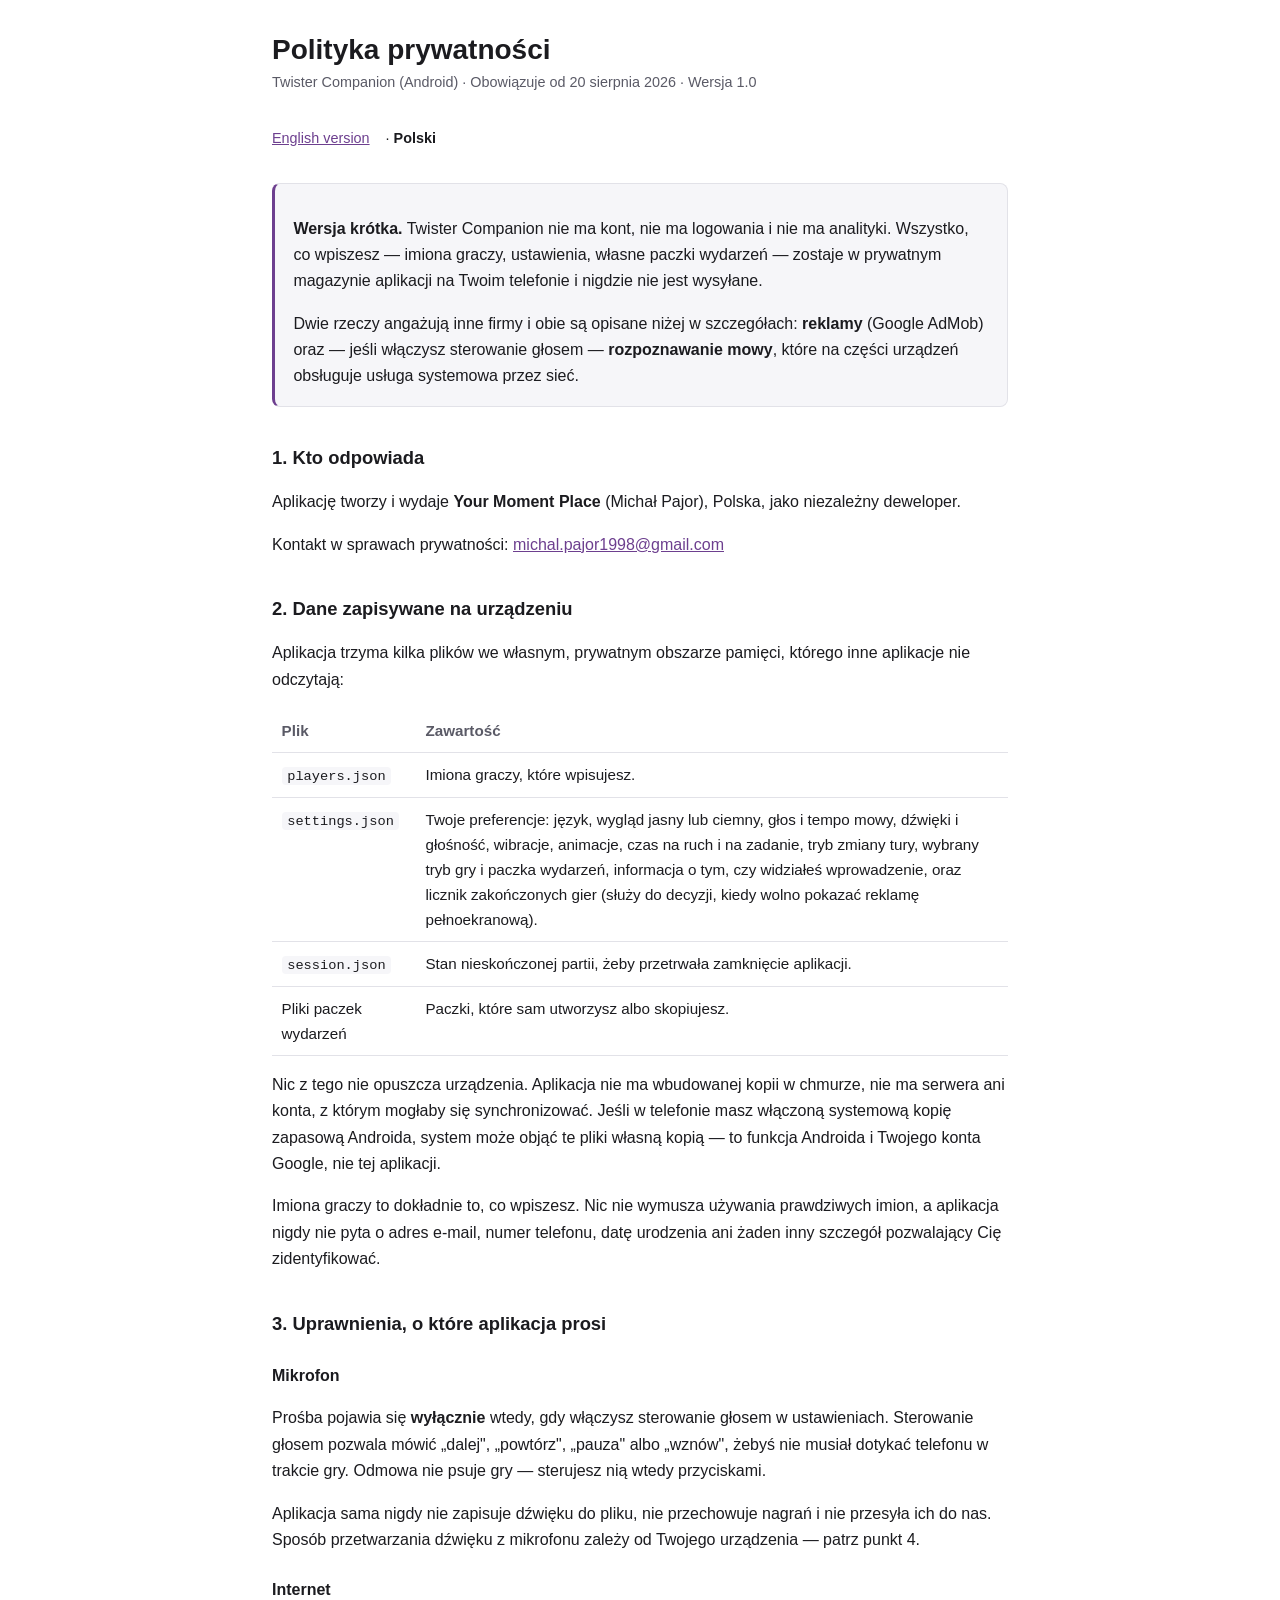
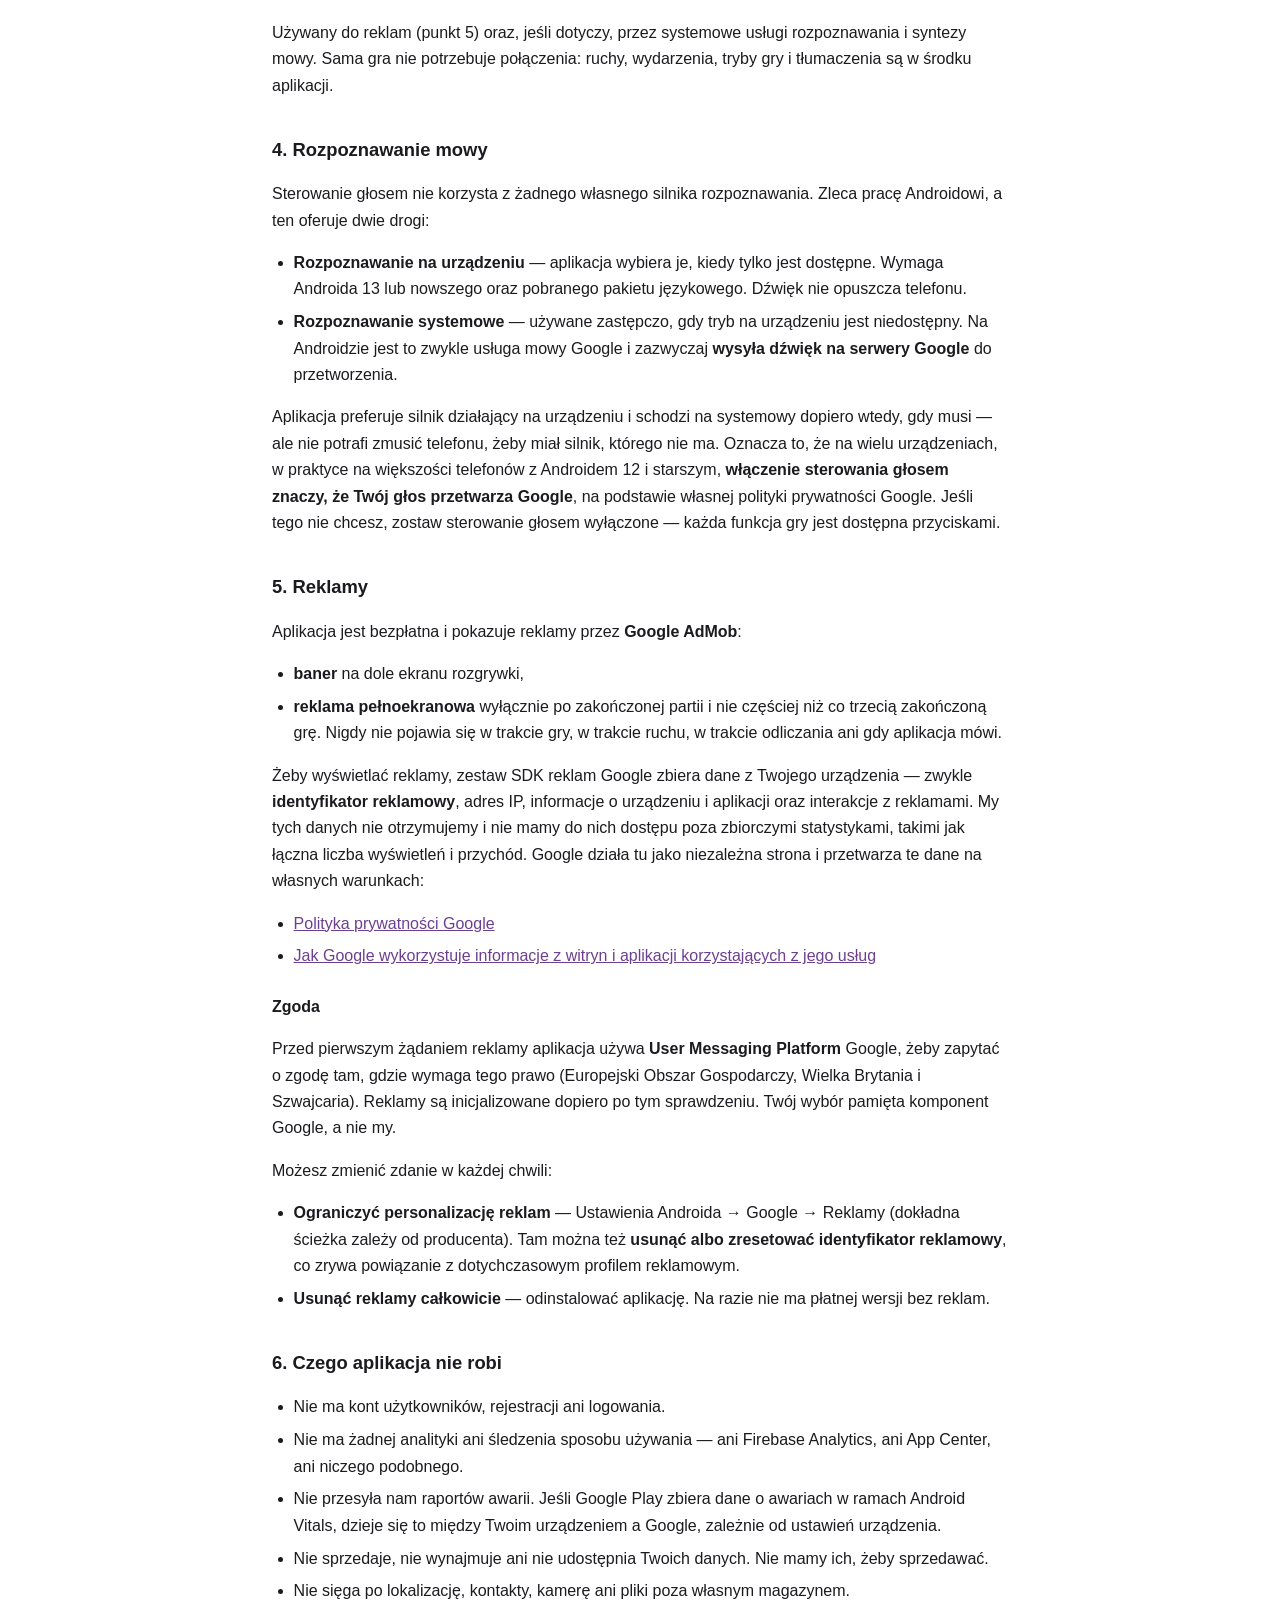
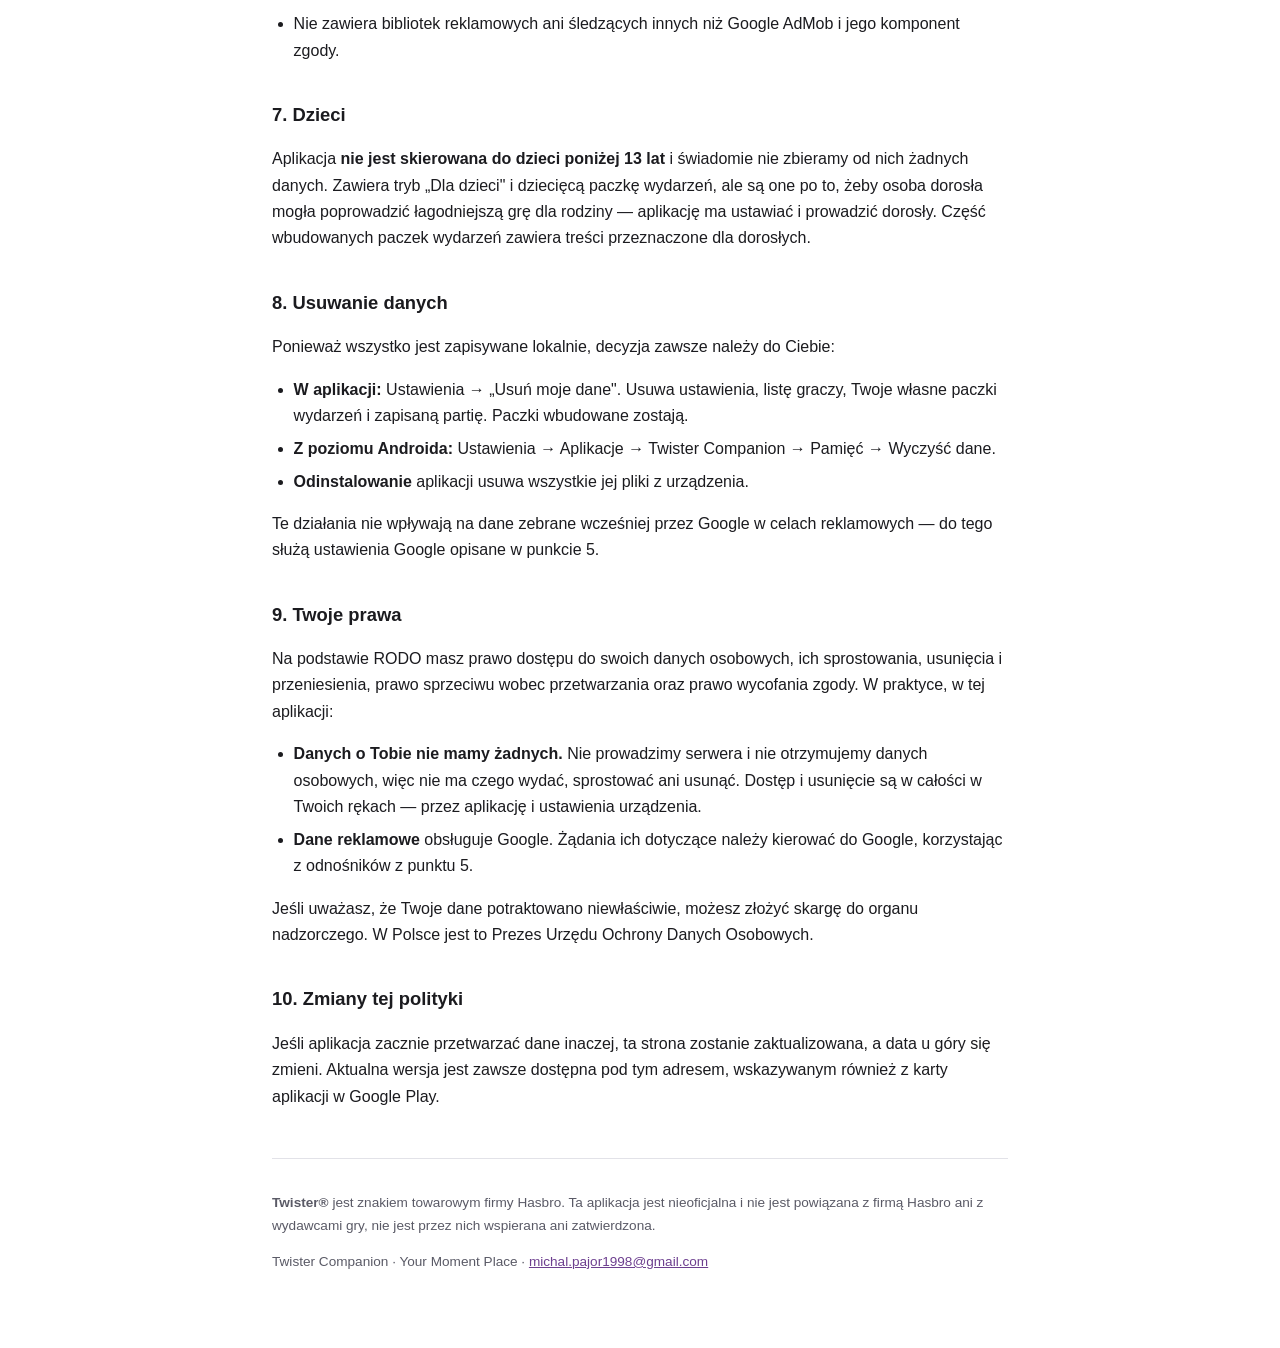
==== docs/pl.html @ 49939e3b "docs: polityka prywatnosci (PL i EN) do hostowania na GitHub Pages Google Play wymaga publicznego ad" ====
<!DOCTYPE html>
<html lang="pl">
<head>
<meta charset="utf-8">
<meta name="viewport" content="width=device-width, initial-scale=1">
<title>Polityka prywatności — Twister Companion</title>
<link rel="stylesheet" href="style.css">
</head>
<body>
<main>

<h1>Polityka prywatności</h1>
<p class="meta">Twister Companion (Android) · Obowiązuje od 20 sierpnia 2026 · Wersja 1.0</p>
<p class="jezyki"><a href="index.html">English version</a> · <strong>Polski</strong></p>

<div class="skrot">
<p><strong>Wersja krótka.</strong> Twister Companion nie ma kont, nie ma logowania i nie ma analityki. Wszystko, co wpiszesz — imiona graczy, ustawienia, własne paczki wydarzeń — zostaje w prywatnym magazynie aplikacji na Twoim telefonie i nigdzie nie jest wysyłane.</p>
<p>Dwie rzeczy angażują inne firmy i obie są opisane niżej w szczegółach: <strong>reklamy</strong> (Google AdMob) oraz — jeśli włączysz sterowanie głosem — <strong>rozpoznawanie mowy</strong>, które na części urządzeń obsługuje usługa systemowa przez sieć.</p>
</div>

<h2>1. Kto odpowiada</h2>
<p>Aplikację tworzy i wydaje <strong>Your Moment Place</strong> (Michał Pajor), Polska, jako niezależny deweloper.</p>
<p>Kontakt w sprawach prywatności: <a href="mailto:michal.pajor1998@gmail.com">michal.pajor1998@gmail.com</a></p>

<h2>2. Dane zapisywane na urządzeniu</h2>
<p>Aplikacja trzyma kilka plików we własnym, prywatnym obszarze pamięci, którego inne aplikacje nie odczytają:</p>
<table>
<tr><th>Plik</th><th>Zawartość</th></tr>
<tr><td><code>players.json</code></td><td>Imiona graczy, które wpisujesz.</td></tr>
<tr><td><code>settings.json</code></td><td>Twoje preferencje: język, wygląd jasny lub ciemny, głos i tempo mowy, dźwięki i głośność, wibracje, animacje, czas na ruch i na zadanie, tryb zmiany tury, wybrany tryb gry i paczka wydarzeń, informacja o tym, czy widziałeś wprowadzenie, oraz licznik zakończonych gier (służy do decyzji, kiedy wolno pokazać reklamę pełnoekranową).</td></tr>
<tr><td><code>session.json</code></td><td>Stan nieskończonej partii, żeby przetrwała zamknięcie aplikacji.</td></tr>
<tr><td>Pliki paczek wydarzeń</td><td>Paczki, które sam utworzysz albo skopiujesz.</td></tr>
</table>
<p>Nic z tego nie opuszcza urządzenia. Aplikacja nie ma wbudowanej kopii w chmurze, nie ma serwera ani konta, z którym mogłaby się synchronizować. Jeśli w telefonie masz włączoną systemową kopię zapasową Androida, system może objąć te pliki własną kopią — to funkcja Androida i Twojego konta Google, nie tej aplikacji.</p>
<p>Imiona graczy to dokładnie to, co wpiszesz. Nic nie wymusza używania prawdziwych imion, a aplikacja nigdy nie pyta o adres e-mail, numer telefonu, datę urodzenia ani żaden inny szczegół pozwalający Cię zidentyfikować.</p>

<h2>3. Uprawnienia, o które aplikacja prosi</h2>
<h3>Mikrofon</h3>
<p>Prośba pojawia się <strong>wyłącznie</strong> wtedy, gdy włączysz sterowanie głosem w ustawieniach. Sterowanie głosem pozwala mówić „dalej", „powtórz", „pauza" albo „wznów", żebyś nie musiał dotykać telefonu w trakcie gry. Odmowa nie psuje gry — sterujesz nią wtedy przyciskami.</p>
<p>Aplikacja sama nigdy nie zapisuje dźwięku do pliku, nie przechowuje nagrań i nie przesyła ich do nas. Sposób przetwarzania dźwięku z mikrofonu zależy od Twojego urządzenia — patrz punkt 4.</p>
<h3>Internet</h3>
<p>Używany do reklam (punkt 5) oraz, jeśli dotyczy, przez systemowe usługi rozpoznawania i syntezy mowy. Sama gra nie potrzebuje połączenia: ruchy, wydarzenia, tryby gry i tłumaczenia są w środku aplikacji.</p>

<h2>4. Rozpoznawanie mowy</h2>
<p>Sterowanie głosem nie korzysta z żadnego własnego silnika rozpoznawania. Zleca pracę Androidowi, a ten oferuje dwie drogi:</p>
<ul>
<li><strong>Rozpoznawanie na urządzeniu</strong> — aplikacja wybiera je, kiedy tylko jest dostępne. Wymaga Androida 13 lub nowszego oraz pobranego pakietu językowego. Dźwięk nie opuszcza telefonu.</li>
<li><strong>Rozpoznawanie systemowe</strong> — używane zastępczo, gdy tryb na urządzeniu jest niedostępny. Na Androidzie jest to zwykle usługa mowy Google i zazwyczaj <strong>wysyła dźwięk na serwery Google</strong> do przetworzenia.</li>
</ul>
<p>Aplikacja preferuje silnik działający na urządzeniu i schodzi na systemowy dopiero wtedy, gdy musi — ale nie potrafi zmusić telefonu, żeby miał silnik, którego nie ma. Oznacza to, że na wielu urządzeniach, w praktyce na większości telefonów z Androidem 12 i starszym, <strong>włączenie sterowania głosem znaczy, że Twój głos przetwarza Google</strong>, na podstawie własnej polityki prywatności Google. Jeśli tego nie chcesz, zostaw sterowanie głosem wyłączone — każda funkcja gry jest dostępna przyciskami.</p>

<h2>5. Reklamy</h2>
<p>Aplikacja jest bezpłatna i pokazuje reklamy przez <strong>Google AdMob</strong>:</p>
<ul>
<li><strong>baner</strong> na dole ekranu rozgrywki,</li>
<li><strong>reklama pełnoekranowa</strong> wyłącznie po zakończonej partii i nie częściej niż co trzecią zakończoną grę. Nigdy nie pojawia się w trakcie gry, w trakcie ruchu, w trakcie odliczania ani gdy aplikacja mówi.</li>
</ul>
<p>Żeby wyświetlać reklamy, zestaw SDK reklam Google zbiera dane z Twojego urządzenia — zwykle <strong>identyfikator reklamowy</strong>, adres IP, informacje o urządzeniu i aplikacji oraz interakcje z reklamami. My tych danych nie otrzymujemy i nie mamy do nich dostępu poza zbiorczymi statystykami, takimi jak łączna liczba wyświetleń i przychód. Google działa tu jako niezależna strona i przetwarza te dane na własnych warunkach:</p>
<ul>
<li><a href="https://policies.google.com/privacy?hl=pl" rel="noopener">Polityka prywatności Google</a></li>
<li><a href="https://policies.google.com/technologies/partner-sites?hl=pl" rel="noopener">Jak Google wykorzystuje informacje z witryn i aplikacji korzystających z jego usług</a></li>
</ul>
<h3>Zgoda</h3>
<p>Przed pierwszym żądaniem reklamy aplikacja używa <strong>User Messaging Platform</strong> Google, żeby zapytać o zgodę tam, gdzie wymaga tego prawo (Europejski Obszar Gospodarczy, Wielka Brytania i Szwajcaria). Reklamy są inicjalizowane dopiero po tym sprawdzeniu. Twój wybór pamięta komponent Google, a nie my.</p>
<p>Możesz zmienić zdanie w każdej chwili:</p>
<ul>
<li><strong>Ograniczyć personalizację reklam</strong> — Ustawienia Androida → Google → Reklamy (dokładna ścieżka zależy od producenta). Tam można też <strong>usunąć albo zresetować identyfikator reklamowy</strong>, co zrywa powiązanie z dotychczasowym profilem reklamowym.</li>
<li><strong>Usunąć reklamy całkowicie</strong> — odinstalować aplikację. Na razie nie ma płatnej wersji bez reklam.</li>
</ul>

<h2>6. Czego aplikacja nie robi</h2>
<ul>
<li>Nie ma kont użytkowników, rejestracji ani logowania.</li>
<li>Nie ma żadnej analityki ani śledzenia sposobu używania — ani Firebase Analytics, ani App Center, ani niczego podobnego.</li>
<li>Nie przesyła nam raportów awarii. Jeśli Google Play zbiera dane o awariach w ramach Android Vitals, dzieje się to między Twoim urządzeniem a Google, zależnie od ustawień urządzenia.</li>
<li>Nie sprzedaje, nie wynajmuje ani nie udostępnia Twoich danych. Nie mamy ich, żeby sprzedawać.</li>
<li>Nie sięga po lokalizację, kontakty, kamerę ani pliki poza własnym magazynem.</li>
<li>Nie zawiera bibliotek reklamowych ani śledzących innych niż Google AdMob i jego komponent zgody.</li>
</ul>

<h2>7. Dzieci</h2>
<p>Aplikacja <strong>nie jest skierowana do dzieci poniżej 13 lat</strong> i świadomie nie zbieramy od nich żadnych danych. Zawiera tryb „Dla dzieci" i dziecięcą paczkę wydarzeń, ale są one po to, żeby osoba dorosła mogła poprowadzić łagodniejszą grę dla rodziny — aplikację ma ustawiać i prowadzić dorosły. Część wbudowanych paczek wydarzeń zawiera treści przeznaczone dla dorosłych.</p>

<h2>8. Usuwanie danych</h2>
<p>Ponieważ wszystko jest zapisywane lokalnie, decyzja zawsze należy do Ciebie:</p>
<ul>
<li><strong>W aplikacji:</strong> Ustawienia → „Usuń moje dane". Usuwa ustawienia, listę graczy, Twoje własne paczki wydarzeń i zapisaną partię. Paczki wbudowane zostają.</li>
<li><strong>Z poziomu Androida:</strong> Ustawienia → Aplikacje → Twister Companion → Pamięć → Wyczyść dane.</li>
<li><strong>Odinstalowanie</strong> aplikacji usuwa wszystkie jej pliki z urządzenia.</li>
</ul>
<p>Te działania nie wpływają na dane zebrane wcześniej przez Google w celach reklamowych — do tego służą ustawienia Google opisane w punkcie 5.</p>

<h2>9. Twoje prawa</h2>
<p>Na podstawie RODO masz prawo dostępu do swoich danych osobowych, ich sprostowania, usunięcia i przeniesienia, prawo sprzeciwu wobec przetwarzania oraz prawo wycofania zgody. W praktyce, w tej aplikacji:</p>
<ul>
<li><strong>Danych o Tobie nie mamy żadnych.</strong> Nie prowadzimy serwera i nie otrzymujemy danych osobowych, więc nie ma czego wydać, sprostować ani usunąć. Dostęp i usunięcie są w całości w Twoich rękach — przez aplikację i ustawienia urządzenia.</li>
<li><strong>Dane reklamowe</strong> obsługuje Google. Żądania ich dotyczące należy kierować do Google, korzystając z odnośników z punktu 5.</li>
</ul>
<p>Jeśli uważasz, że Twoje dane potraktowano niewłaściwie, możesz złożyć skargę do organu nadzorczego. W Polsce jest to Prezes Urzędu Ochrony Danych Osobowych.</p>

<h2>10. Zmiany tej polityki</h2>
<p>Jeśli aplikacja zacznie przetwarzać dane inaczej, ta strona zostanie zaktualizowana, a data u góry się zmieni. Aktualna wersja jest zawsze dostępna pod tym adresem, wskazywanym również z karty aplikacji w Google Play.</p>

<footer>
<p><strong>Twister®</strong> jest znakiem towarowym firmy Hasbro. Ta aplikacja jest nieoficjalna i nie jest powiązana z firmą Hasbro ani z wydawcami gry, nie jest przez nich wspierana ani zatwierdzona.</p>
<p>Twister Companion · Your Moment Place · <a href="mailto:michal.pajor1998@gmail.com">michal.pajor1998@gmail.com</a></p>
</footer>

</main>
</body>
</html>
---- docs/style.css ----
/* Polityka prywatności — arkusz wspólny dla obu wersji językowych. */
:root {
  --tlo: #ffffff;
  --tekst: #1b1b1f;
  --przygaszony: #5a5a66;
  --akcent: #6d3f8f;
  --ramka: #e2e2e8;
  --karta: #f6f6f9;
}

@media (prefers-color-scheme: dark) {
  :root {
    --tlo: #16161a;
    --tekst: #ececf1;
    --przygaszony: #a3a3b0;
    --akcent: #c4a2e0;
    --ramka: #2e2e36;
    --karta: #1e1e24;
  }
}

* { box-sizing: border-box; }

body {
  margin: 0;
  padding: 2rem 1.25rem 4rem;
  background: var(--tlo);
  color: var(--tekst);
  font: 16px/1.65 -apple-system, BlinkMacSystemFont, "Segoe UI", Roboto, Helvetica, Arial, sans-serif;
}

main { max-width: 46rem; margin: 0 auto; }

h1 { font-size: 1.75rem; line-height: 1.25; margin: 0 0 .25rem; }
h2 { font-size: 1.15rem; margin: 2.25rem 0 .5rem; }
h3 { font-size: 1rem; margin: 1.5rem 0 .35rem; }

.meta { color: var(--przygaszony); font-size: .9rem; margin: 0 0 2rem; }
.jezyki { margin: 0 0 2rem; font-size: .9rem; }
.jezyki a { margin-right: .75rem; }

.skrot {
  background: var(--karta);
  border: 1px solid var(--ramka);
  border-left: 3px solid var(--akcent);
  border-radius: .5rem;
  padding: 1rem 1.15rem;
  margin: 0 0 2rem;
}

.skrot p:last-child { margin-bottom: 0; }

a { color: var(--akcent); }

ul { padding-left: 1.35rem; }
li { margin-bottom: .4rem; }

table { width: 100%; border-collapse: collapse; margin: 1rem 0; font-size: .95rem; }
th, td { text-align: left; padding: .55rem .6rem; border-bottom: 1px solid var(--ramka); vertical-align: top; }
th { color: var(--przygaszony); font-weight: 600; }

code { background: var(--karta); padding: .1rem .35rem; border-radius: .25rem; font-size: .9em; }

footer {
  margin-top: 3rem;
  padding-top: 1.25rem;
  border-top: 1px solid var(--ramka);
  color: var(--przygaszony);
  font-size: .85rem;
}
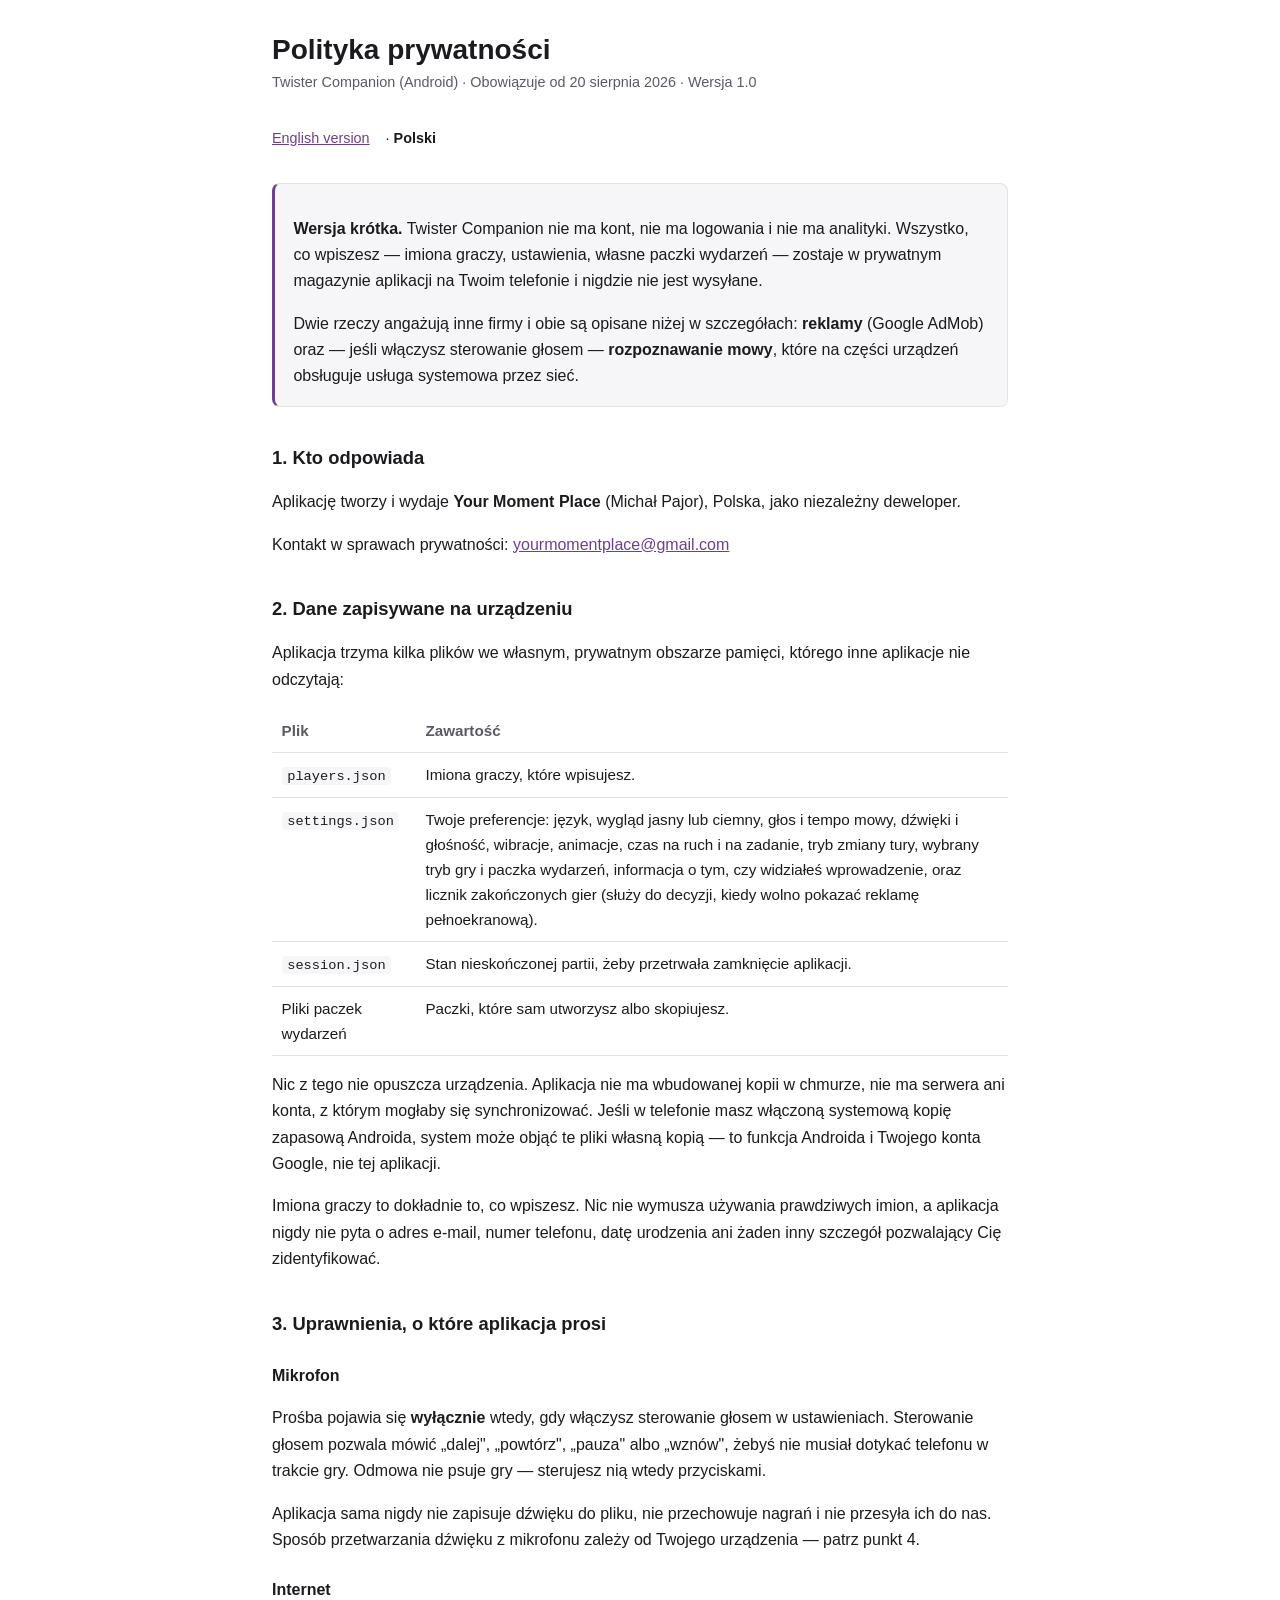
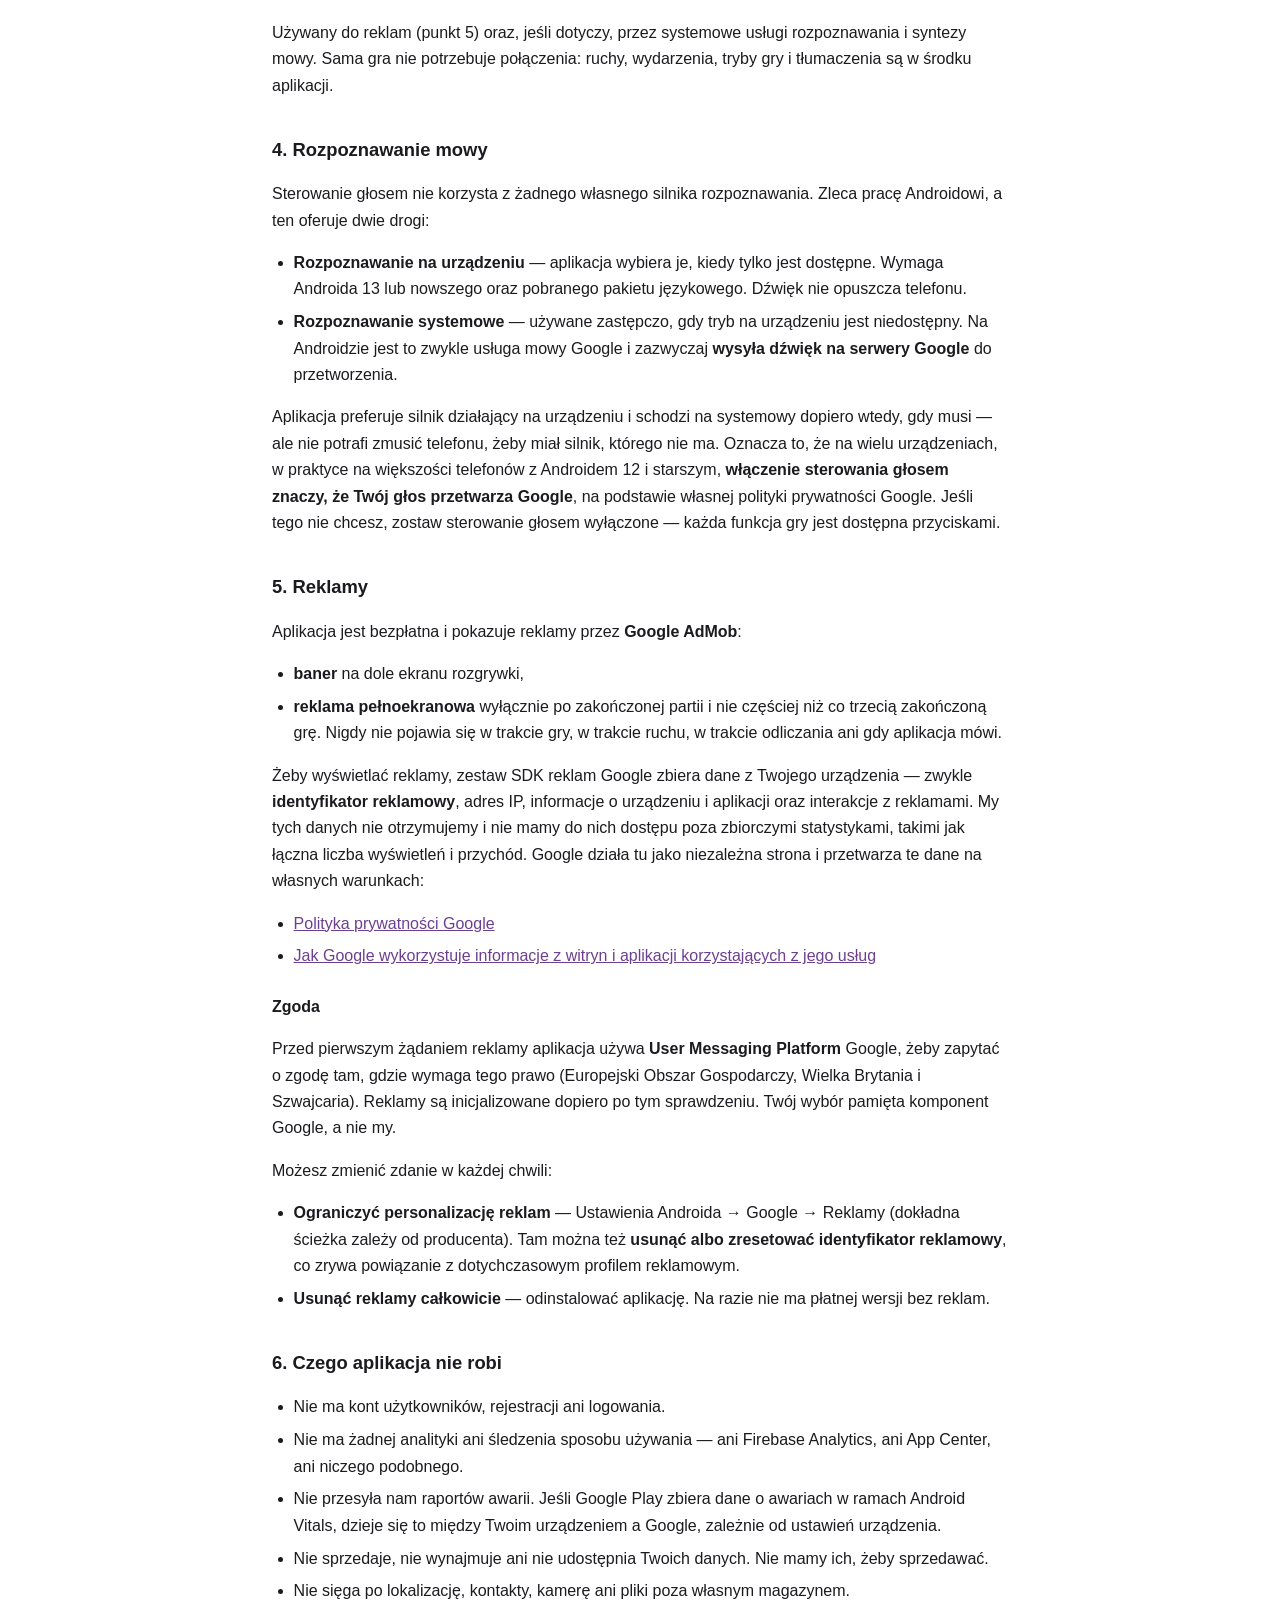
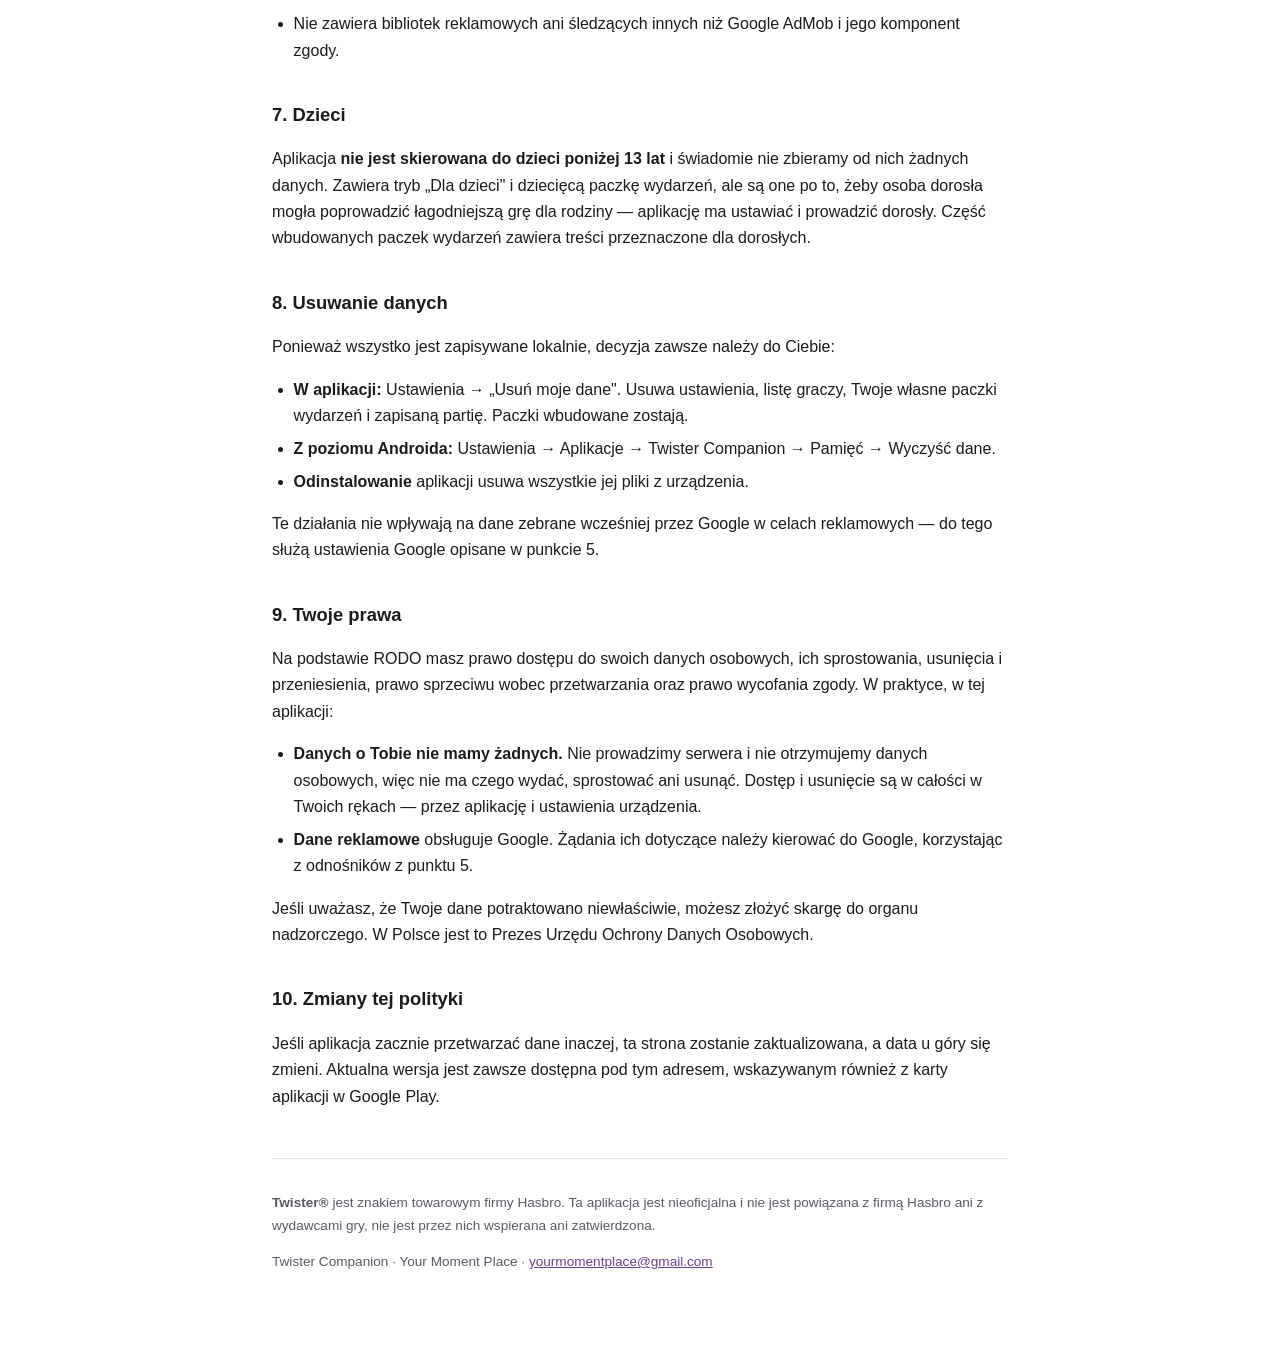
==== commit 284651e4: "docs: adres kontaktowy polityki na yourmomentplace@gmail.com Ten sam adres jest ustawiony jako konta" ====
--- a/docs/pl.html
+++ b/docs/pl.html
@@ -20,7 +20,7 @@
 
 <h2>1. Kto odpowiada</h2>
 <p>Aplikację tworzy i wydaje <strong>Your Moment Place</strong> (Michał Pajor), Polska, jako niezależny deweloper.</p>
-<p>Kontakt w sprawach prywatności: <a href="mailto:michal.pajor1998@gmail.com">michal.pajor1998@gmail.com</a></p>
+<p>Kontakt w sprawach prywatności: <a href="mailto:yourmomentplace@gmail.com">yourmomentplace@gmail.com</a></p>
 
 <h2>2. Dane zapisywane na urządzeniu</h2>
 <p>Aplikacja trzyma kilka plików we własnym, prywatnym obszarze pamięci, którego inne aplikacje nie odczytają:</p>
@@ -103,7 +103,7 @@
 
 <footer>
 <p><strong>Twister®</strong> jest znakiem towarowym firmy Hasbro. Ta aplikacja jest nieoficjalna i nie jest powiązana z firmą Hasbro ani z wydawcami gry, nie jest przez nich wspierana ani zatwierdzona.</p>
-<p>Twister Companion · Your Moment Place · <a href="mailto:michal.pajor1998@gmail.com">michal.pajor1998@gmail.com</a></p>
+<p>Twister Companion · Your Moment Place · <a href="mailto:yourmomentplace@gmail.com">yourmomentplace@gmail.com</a></p>
 </footer>
 
 </main>
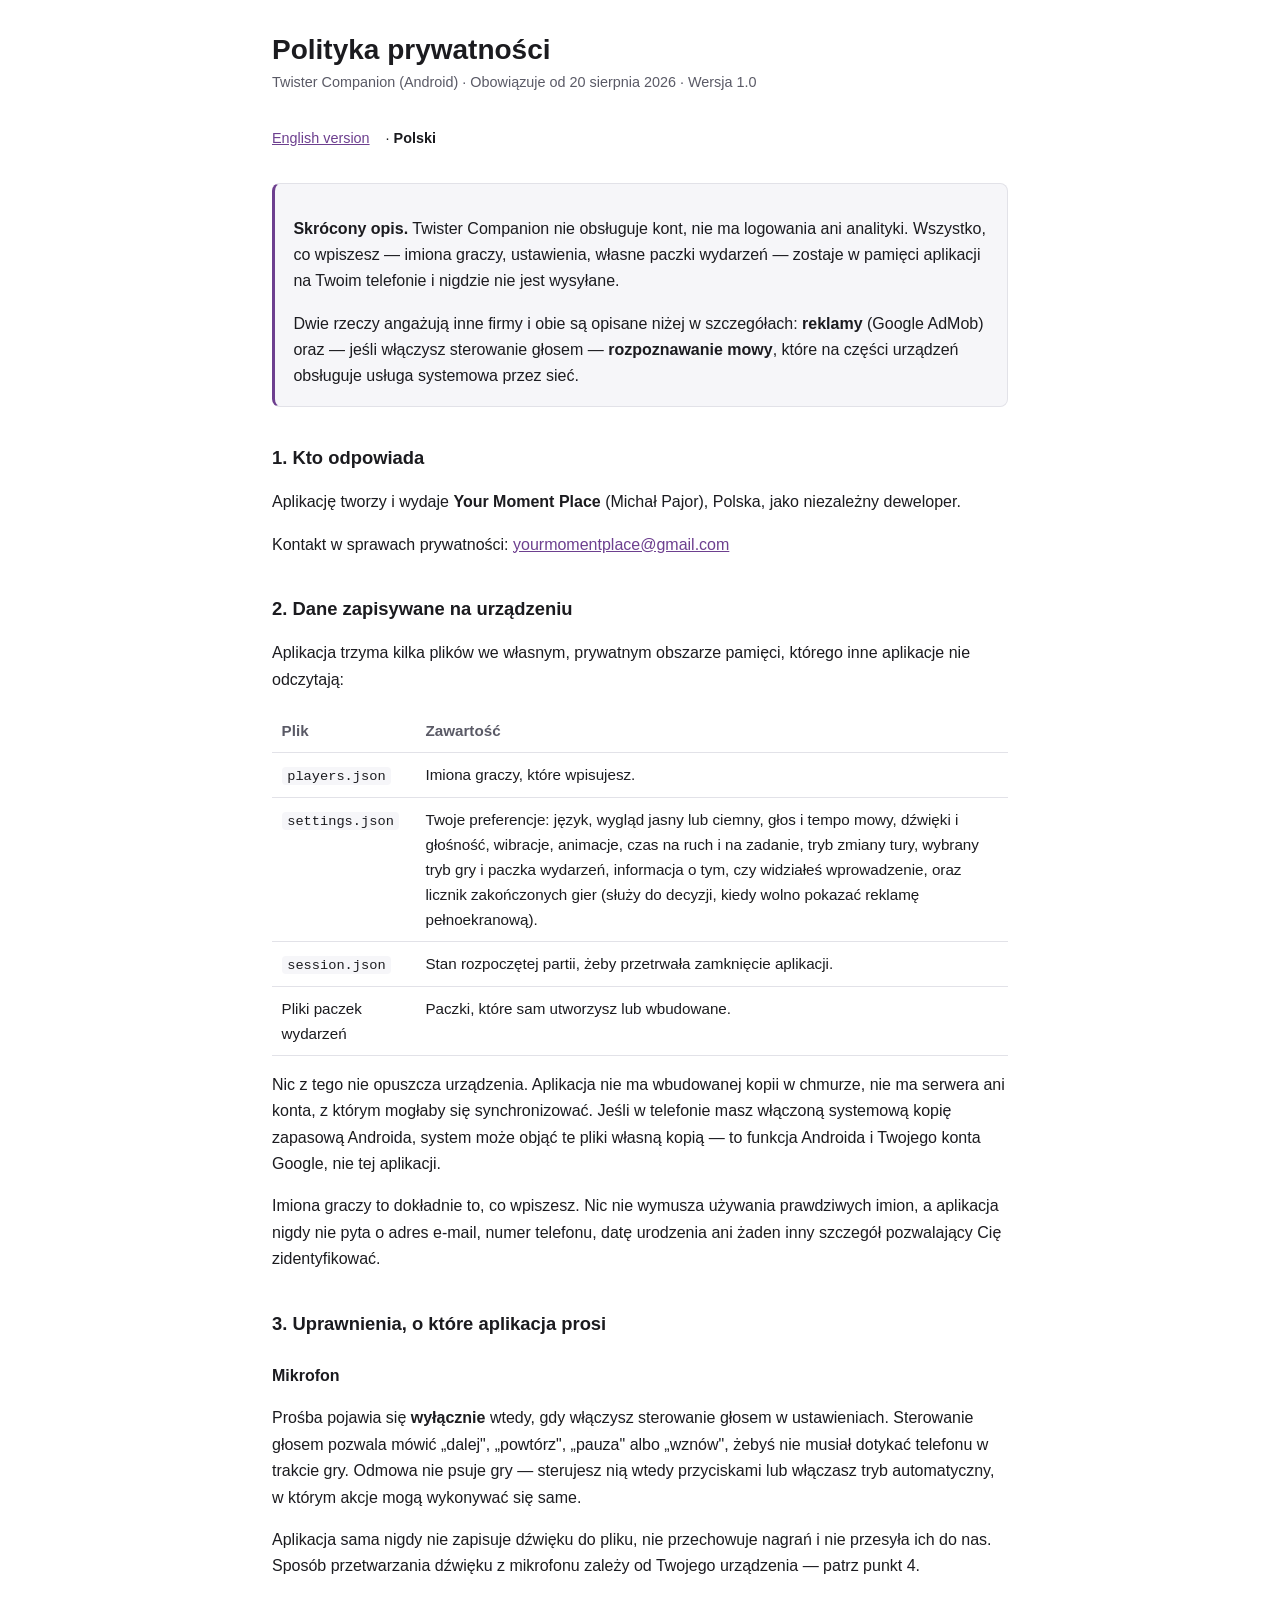
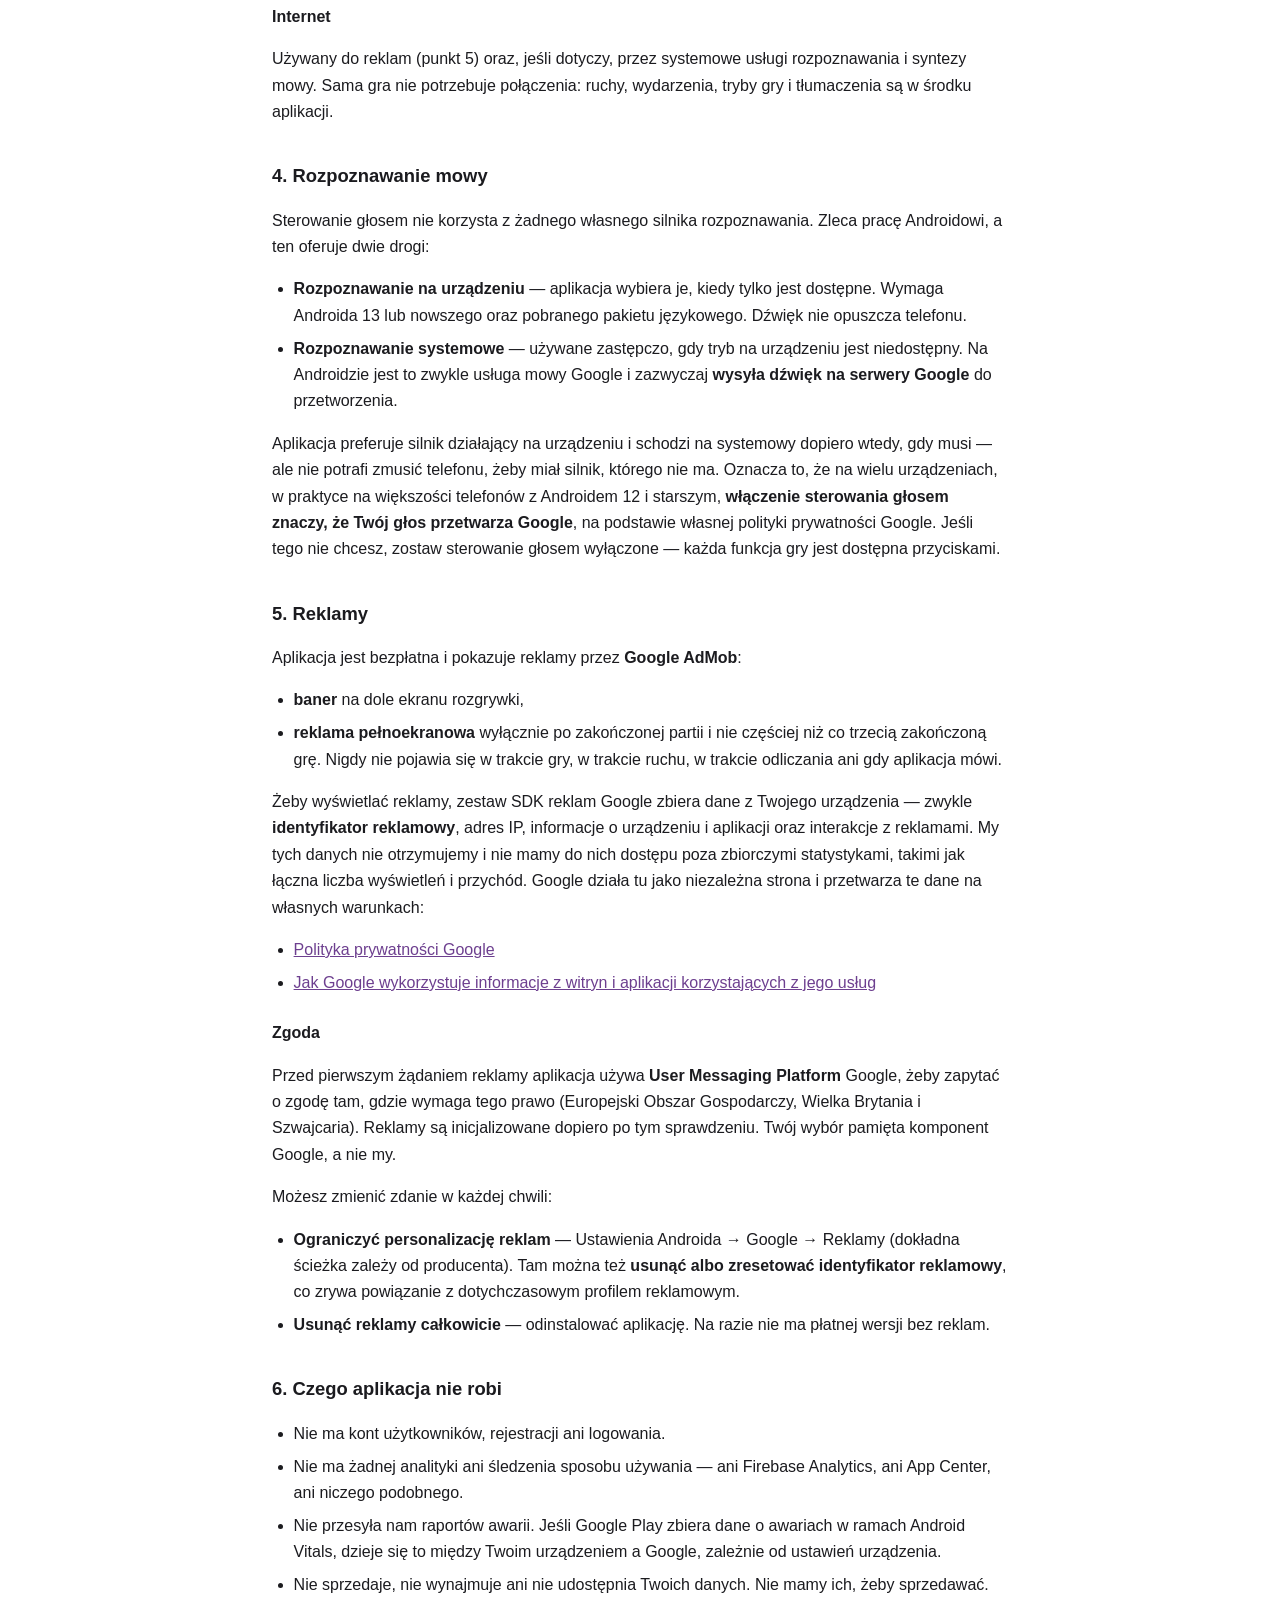
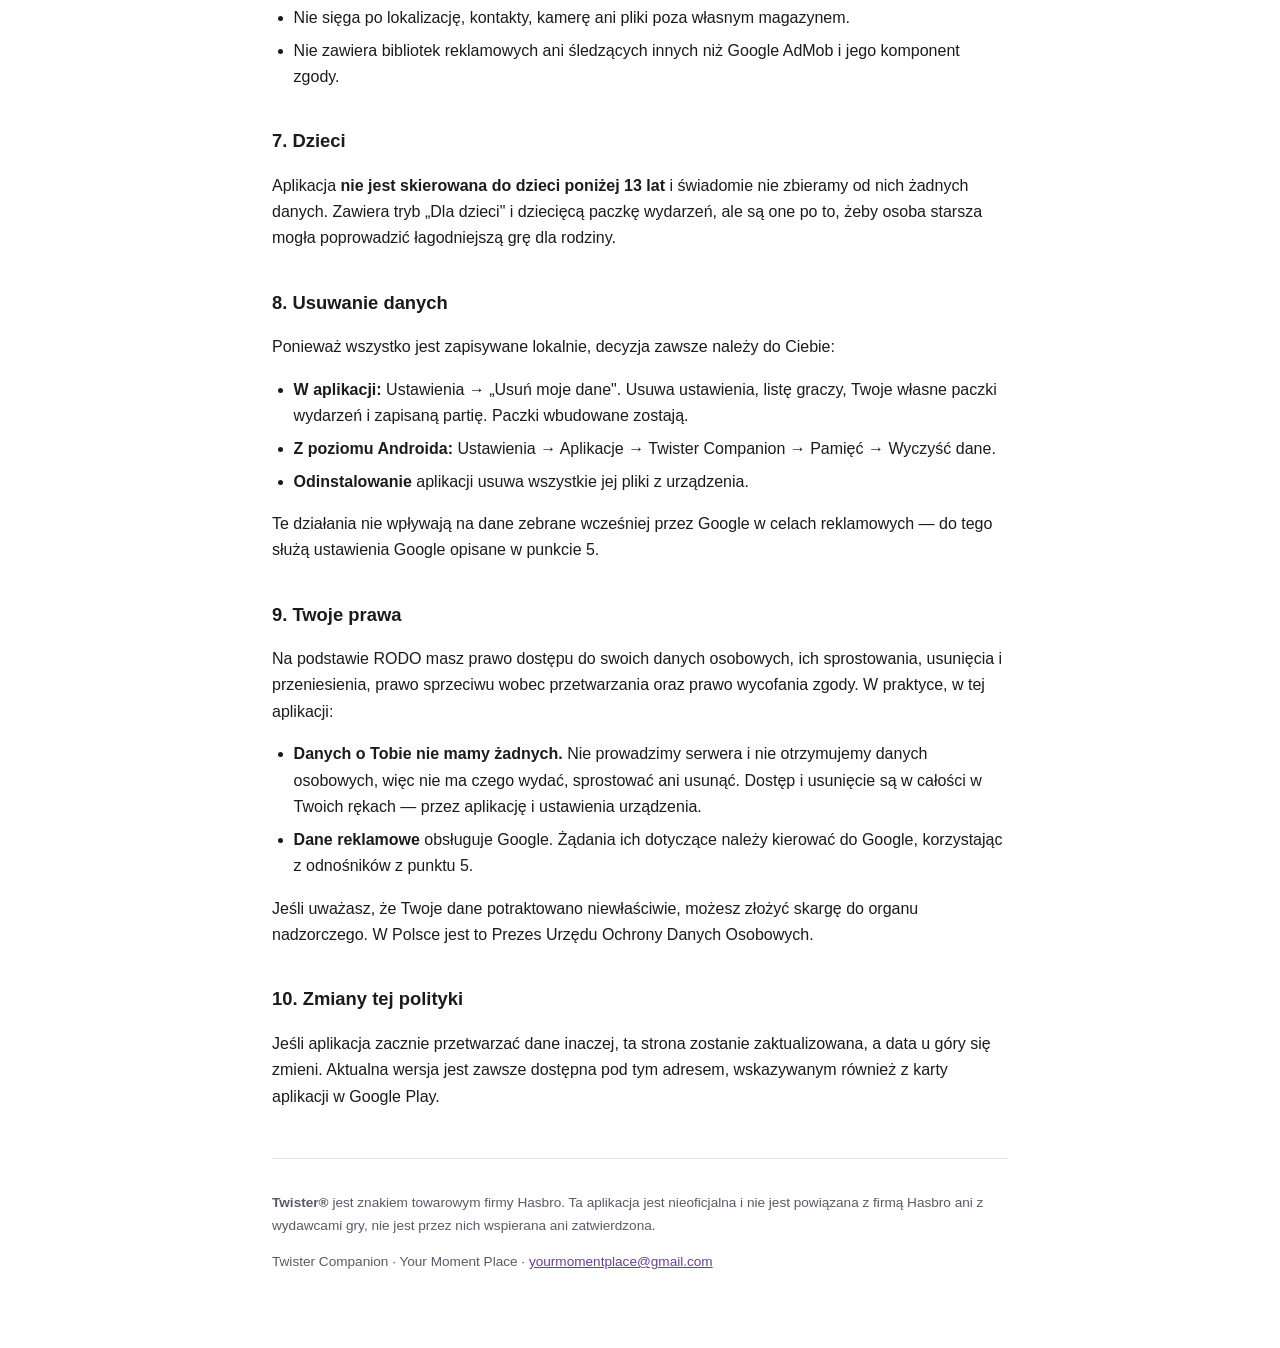
==== commit 31713126: "docs: aktualizacja pl polityki prywatnosci" ====
--- a/docs/pl.html
+++ b/docs/pl.html
@@ -14,7 +14,7 @@
 <p class="jezyki"><a href="index.html">English version</a> · <strong>Polski</strong></p>
 
 <div class="skrot">
-<p><strong>Wersja krótka.</strong> Twister Companion nie ma kont, nie ma logowania i nie ma analityki. Wszystko, co wpiszesz — imiona graczy, ustawienia, własne paczki wydarzeń — zostaje w prywatnym magazynie aplikacji na Twoim telefonie i nigdzie nie jest wysyłane.</p>
+<p><strong>Skrócony opis.</strong> Twister Companion nie obsługuje kont, nie ma logowania ani analityki. Wszystko, co wpiszesz — imiona graczy, ustawienia, własne paczki wydarzeń — zostaje w pamięci aplikacji na Twoim telefonie i nigdzie nie jest wysyłane.</p>
 <p>Dwie rzeczy angażują inne firmy i obie są opisane niżej w szczegółach: <strong>reklamy</strong> (Google AdMob) oraz — jeśli włączysz sterowanie głosem — <strong>rozpoznawanie mowy</strong>, które na części urządzeń obsługuje usługa systemowa przez sieć.</p>
 </div>
 
@@ -28,15 +28,15 @@
 <tr><th>Plik</th><th>Zawartość</th></tr>
 <tr><td><code>players.json</code></td><td>Imiona graczy, które wpisujesz.</td></tr>
 <tr><td><code>settings.json</code></td><td>Twoje preferencje: język, wygląd jasny lub ciemny, głos i tempo mowy, dźwięki i głośność, wibracje, animacje, czas na ruch i na zadanie, tryb zmiany tury, wybrany tryb gry i paczka wydarzeń, informacja o tym, czy widziałeś wprowadzenie, oraz licznik zakończonych gier (służy do decyzji, kiedy wolno pokazać reklamę pełnoekranową).</td></tr>
-<tr><td><code>session.json</code></td><td>Stan nieskończonej partii, żeby przetrwała zamknięcie aplikacji.</td></tr>
-<tr><td>Pliki paczek wydarzeń</td><td>Paczki, które sam utworzysz albo skopiujesz.</td></tr>
+<tr><td><code>session.json</code></td><td>Stan rozpoczętej partii, żeby przetrwała zamknięcie aplikacji.</td></tr>
+<tr><td>Pliki paczek wydarzeń</td><td>Paczki, które sam utworzysz lub wbudowane.</td></tr>
 </table>
 <p>Nic z tego nie opuszcza urządzenia. Aplikacja nie ma wbudowanej kopii w chmurze, nie ma serwera ani konta, z którym mogłaby się synchronizować. Jeśli w telefonie masz włączoną systemową kopię zapasową Androida, system może objąć te pliki własną kopią — to funkcja Androida i Twojego konta Google, nie tej aplikacji.</p>
 <p>Imiona graczy to dokładnie to, co wpiszesz. Nic nie wymusza używania prawdziwych imion, a aplikacja nigdy nie pyta o adres e-mail, numer telefonu, datę urodzenia ani żaden inny szczegół pozwalający Cię zidentyfikować.</p>
 
 <h2>3. Uprawnienia, o które aplikacja prosi</h2>
 <h3>Mikrofon</h3>
-<p>Prośba pojawia się <strong>wyłącznie</strong> wtedy, gdy włączysz sterowanie głosem w ustawieniach. Sterowanie głosem pozwala mówić „dalej", „powtórz", „pauza" albo „wznów", żebyś nie musiał dotykać telefonu w trakcie gry. Odmowa nie psuje gry — sterujesz nią wtedy przyciskami.</p>
+<p>Prośba pojawia się <strong>wyłącznie</strong> wtedy, gdy włączysz sterowanie głosem w ustawieniach. Sterowanie głosem pozwala mówić „dalej", „powtórz", „pauza" albo „wznów", żebyś nie musiał dotykać telefonu w trakcie gry. Odmowa nie psuje gry — sterujesz nią wtedy przyciskami lub włączasz tryb automatyczny, w którym akcje mogą wykonywać się same.</p>
 <p>Aplikacja sama nigdy nie zapisuje dźwięku do pliku, nie przechowuje nagrań i nie przesyła ich do nas. Sposób przetwarzania dźwięku z mikrofonu zależy od Twojego urządzenia — patrz punkt 4.</p>
 <h3>Internet</h3>
 <p>Używany do reklam (punkt 5) oraz, jeśli dotyczy, przez systemowe usługi rozpoznawania i syntezy mowy. Sama gra nie potrzebuje połączenia: ruchy, wydarzenia, tryby gry i tłumaczenia są w środku aplikacji.</p>
@@ -79,7 +79,7 @@
 </ul>
 
 <h2>7. Dzieci</h2>
-<p>Aplikacja <strong>nie jest skierowana do dzieci poniżej 13 lat</strong> i świadomie nie zbieramy od nich żadnych danych. Zawiera tryb „Dla dzieci" i dziecięcą paczkę wydarzeń, ale są one po to, żeby osoba dorosła mogła poprowadzić łagodniejszą grę dla rodziny — aplikację ma ustawiać i prowadzić dorosły. Część wbudowanych paczek wydarzeń zawiera treści przeznaczone dla dorosłych.</p>
+<p>Aplikacja <strong>nie jest skierowana do dzieci poniżej 13 lat</strong> i świadomie nie zbieramy od nich żadnych danych. Zawiera tryb „Dla dzieci" i dziecięcą paczkę wydarzeń, ale są one po to, żeby osoba starsza mogła poprowadzić łagodniejszą grę dla rodziny.</p>
 
 <h2>8. Usuwanie danych</h2>
 <p>Ponieważ wszystko jest zapisywane lokalnie, decyzja zawsze należy do Ciebie:</p>
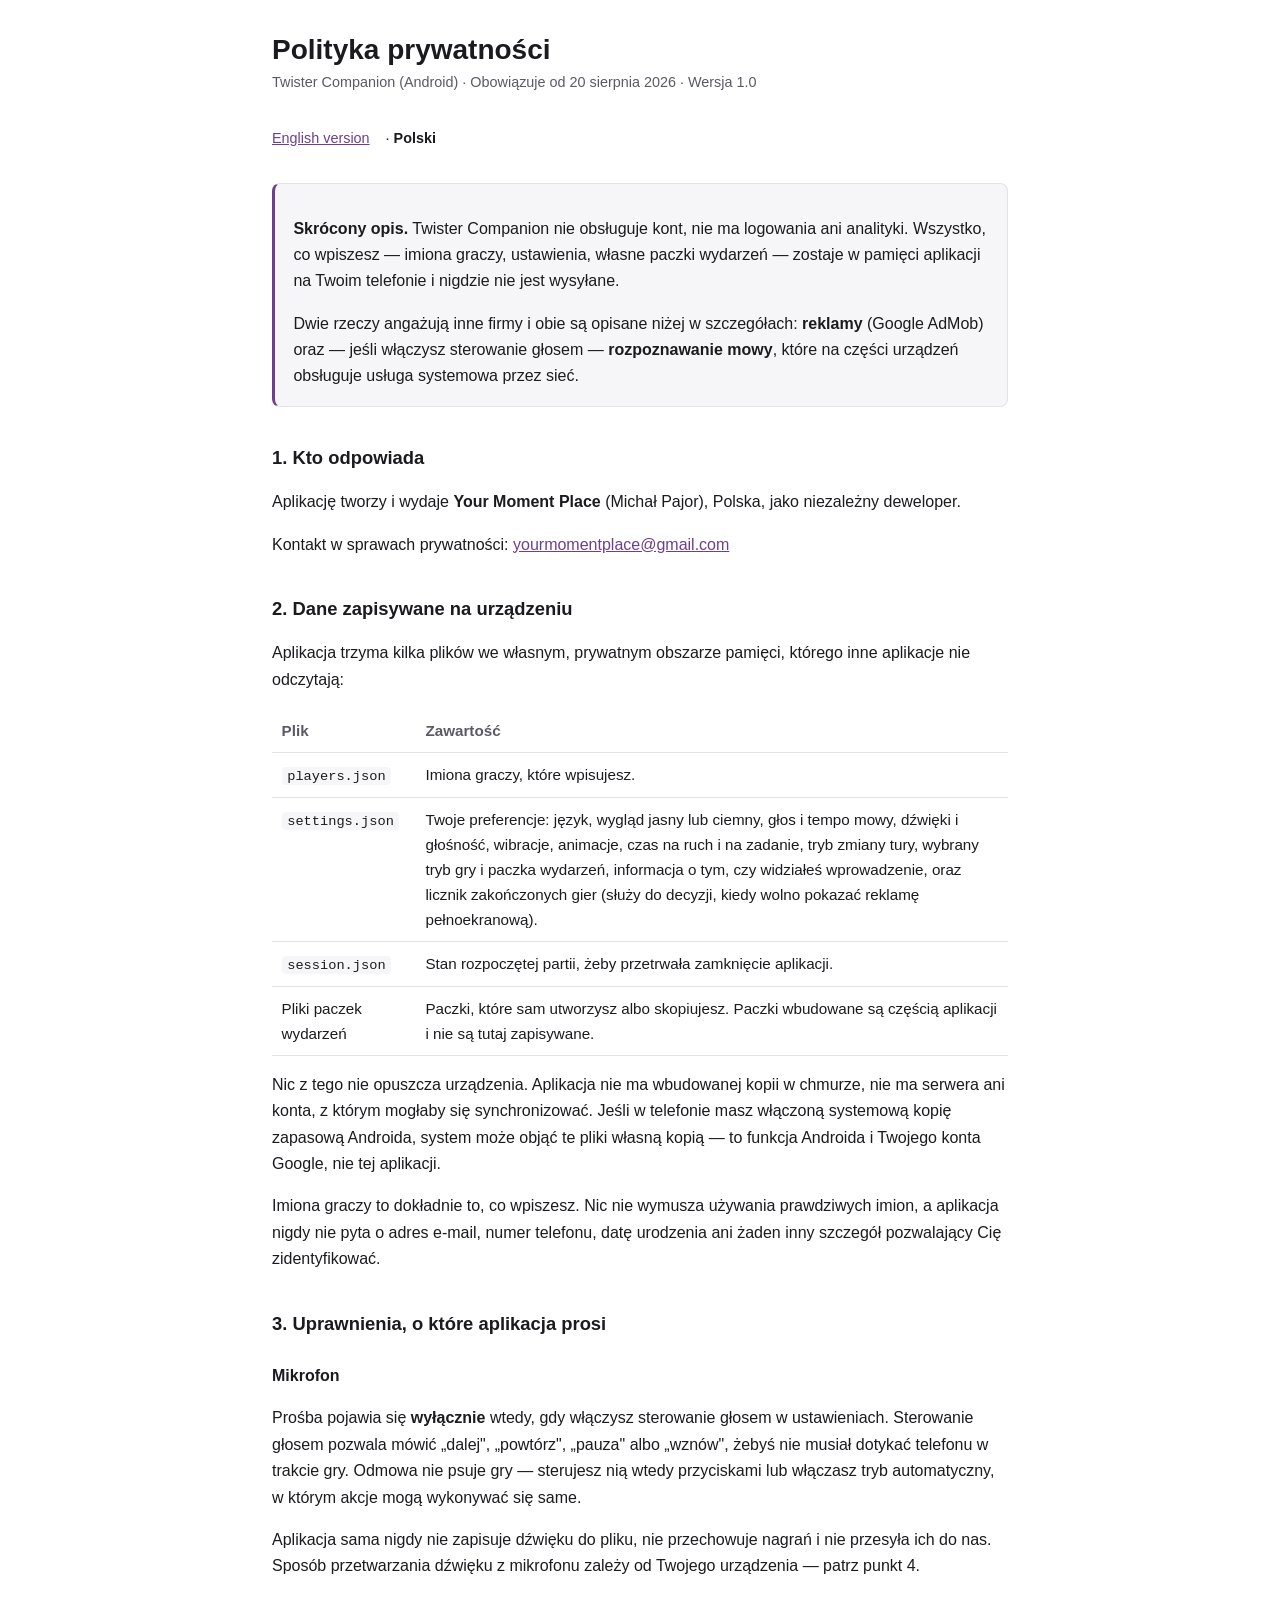
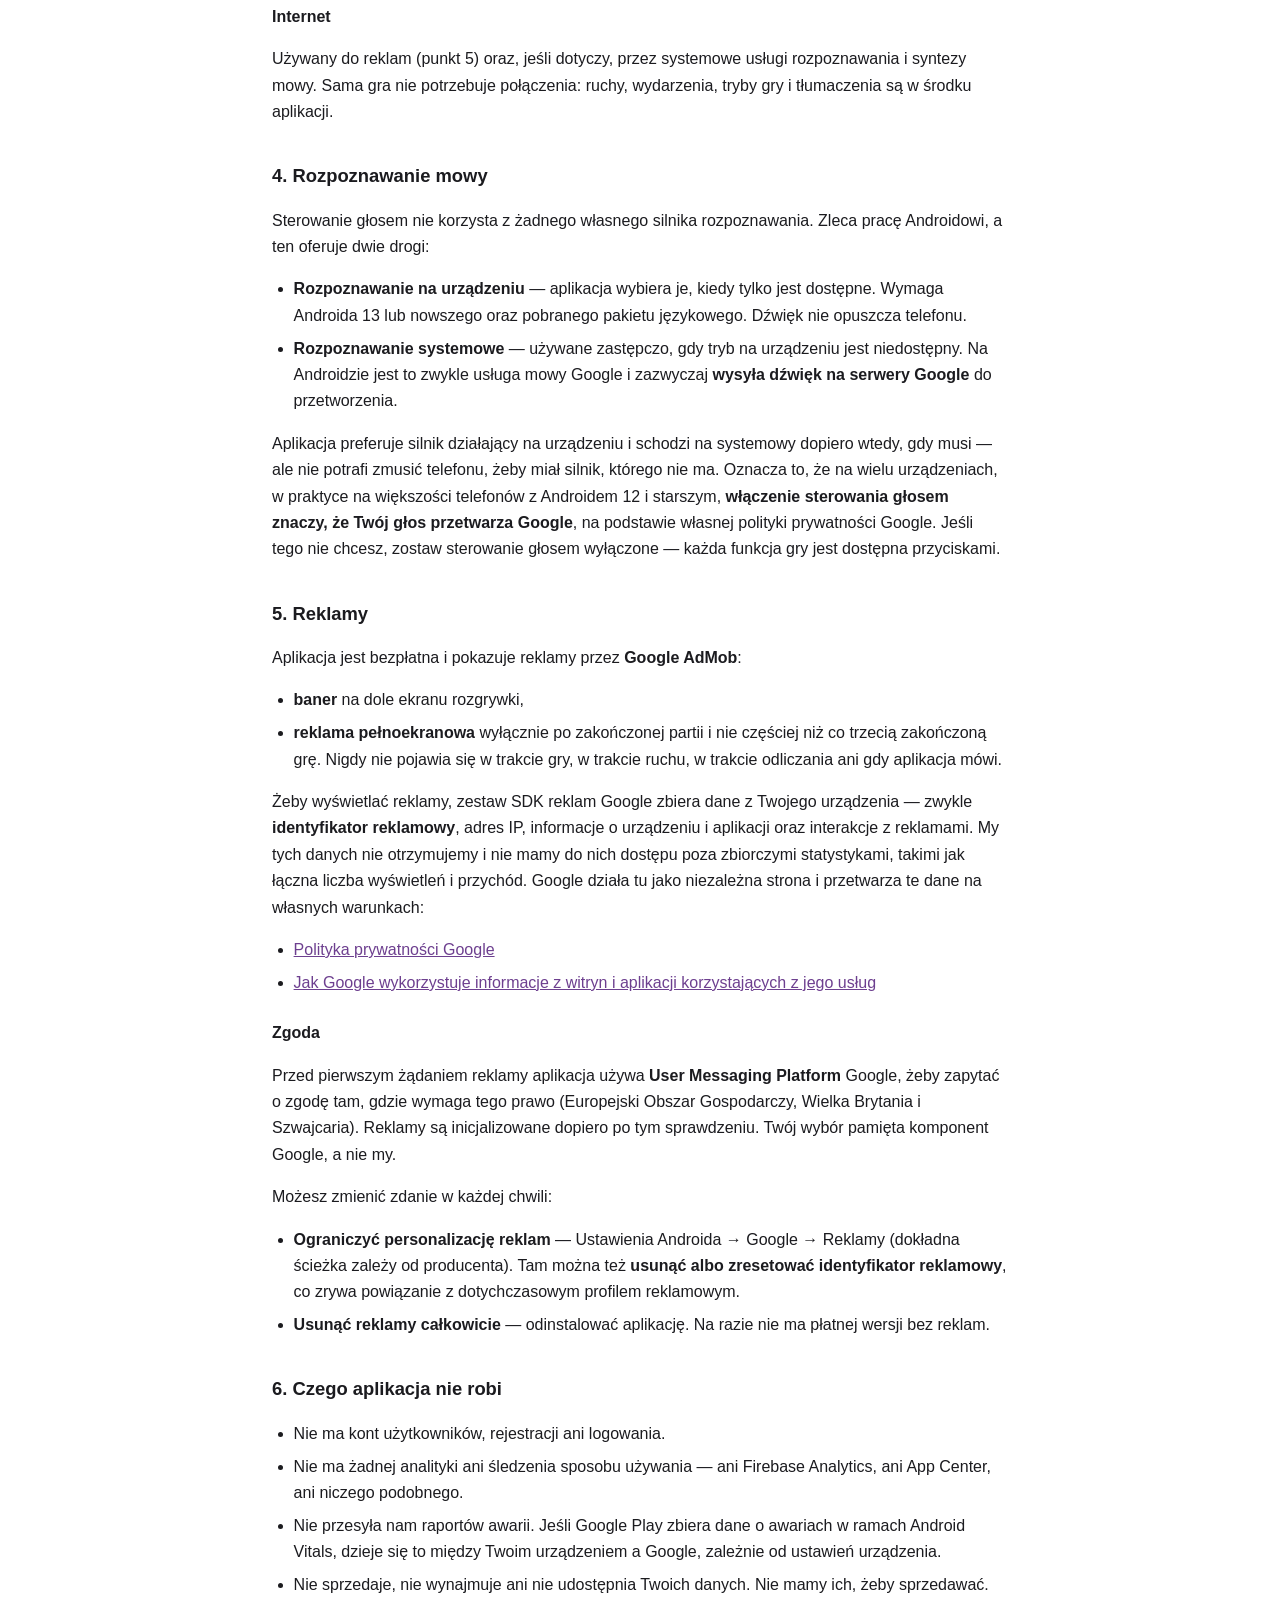
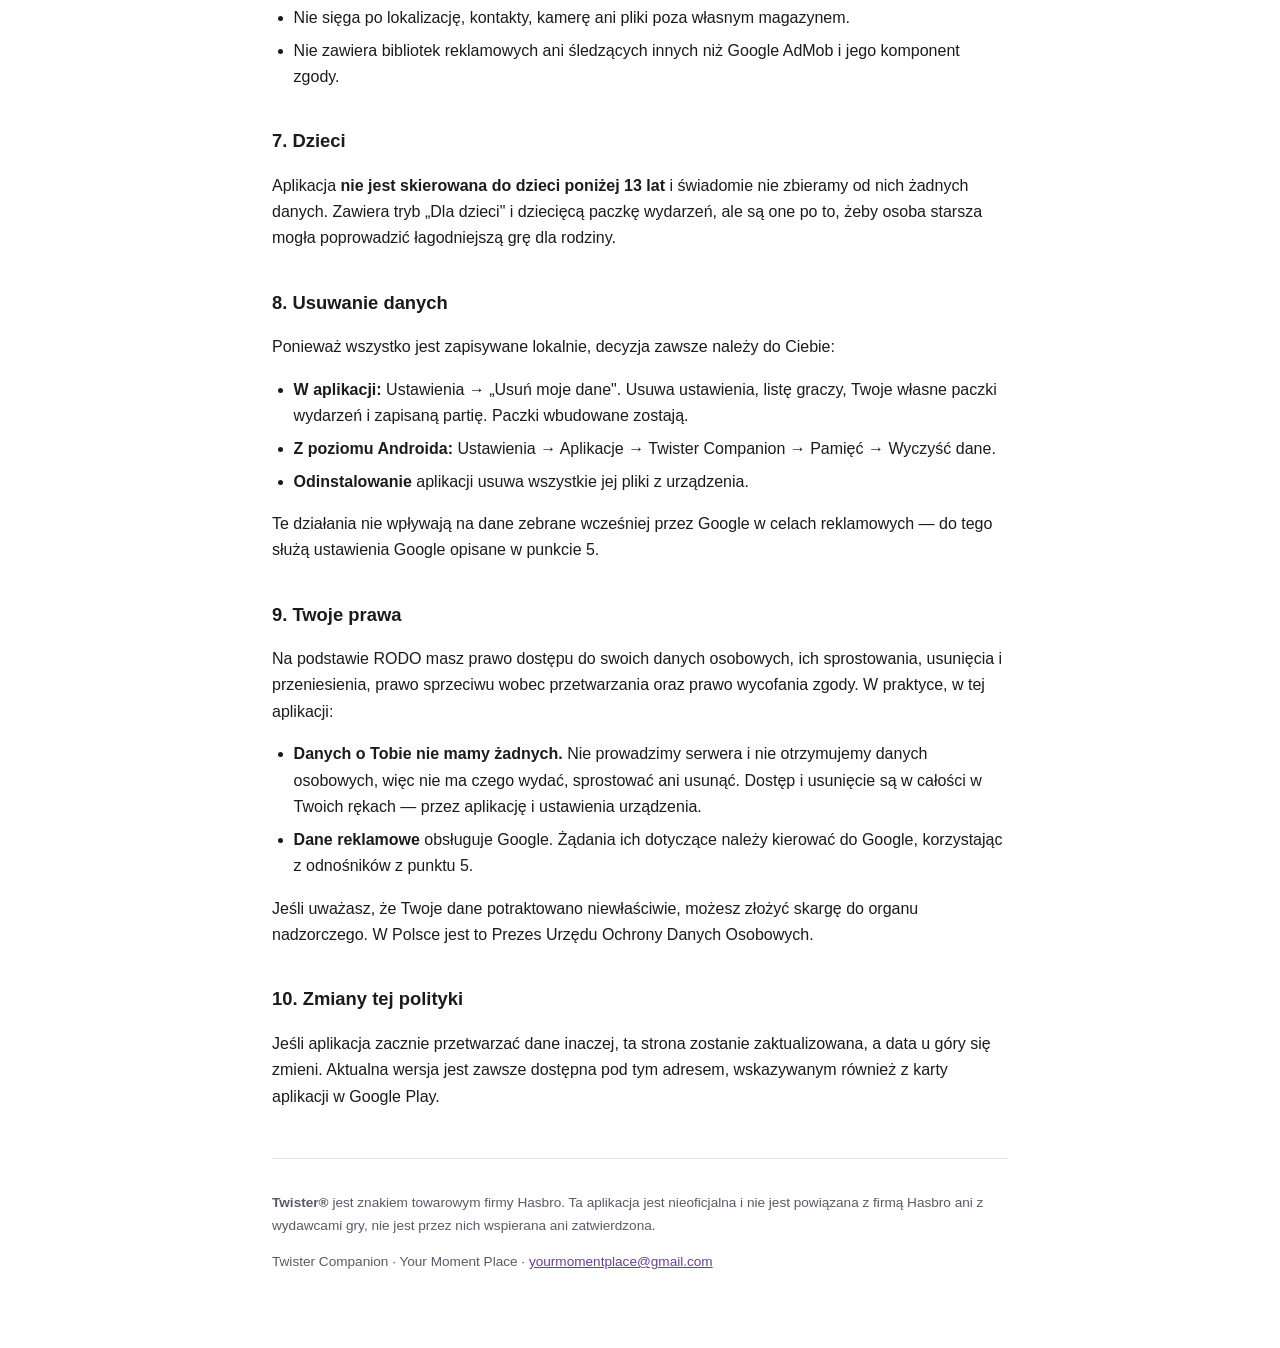
==== commit 775ccef2: "docs: wersja angielska polityki dostosowana do przeredagowanego polskiego Polski jest zrodlem prawdy" ====
--- a/docs/pl.html
+++ b/docs/pl.html
@@ -29,7 +29,7 @@
 <tr><td><code>players.json</code></td><td>Imiona graczy, które wpisujesz.</td></tr>
 <tr><td><code>settings.json</code></td><td>Twoje preferencje: język, wygląd jasny lub ciemny, głos i tempo mowy, dźwięki i głośność, wibracje, animacje, czas na ruch i na zadanie, tryb zmiany tury, wybrany tryb gry i paczka wydarzeń, informacja o tym, czy widziałeś wprowadzenie, oraz licznik zakończonych gier (służy do decyzji, kiedy wolno pokazać reklamę pełnoekranową).</td></tr>
 <tr><td><code>session.json</code></td><td>Stan rozpoczętej partii, żeby przetrwała zamknięcie aplikacji.</td></tr>
-<tr><td>Pliki paczek wydarzeń</td><td>Paczki, które sam utworzysz lub wbudowane.</td></tr>
+<tr><td>Pliki paczek wydarzeń</td><td>Paczki, które sam utworzysz albo skopiujesz. Paczki wbudowane są częścią aplikacji i nie są tutaj zapisywane.</td></tr>
 </table>
 <p>Nic z tego nie opuszcza urządzenia. Aplikacja nie ma wbudowanej kopii w chmurze, nie ma serwera ani konta, z którym mogłaby się synchronizować. Jeśli w telefonie masz włączoną systemową kopię zapasową Androida, system może objąć te pliki własną kopią — to funkcja Androida i Twojego konta Google, nie tej aplikacji.</p>
 <p>Imiona graczy to dokładnie to, co wpiszesz. Nic nie wymusza używania prawdziwych imion, a aplikacja nigdy nie pyta o adres e-mail, numer telefonu, datę urodzenia ani żaden inny szczegół pozwalający Cię zidentyfikować.</p>
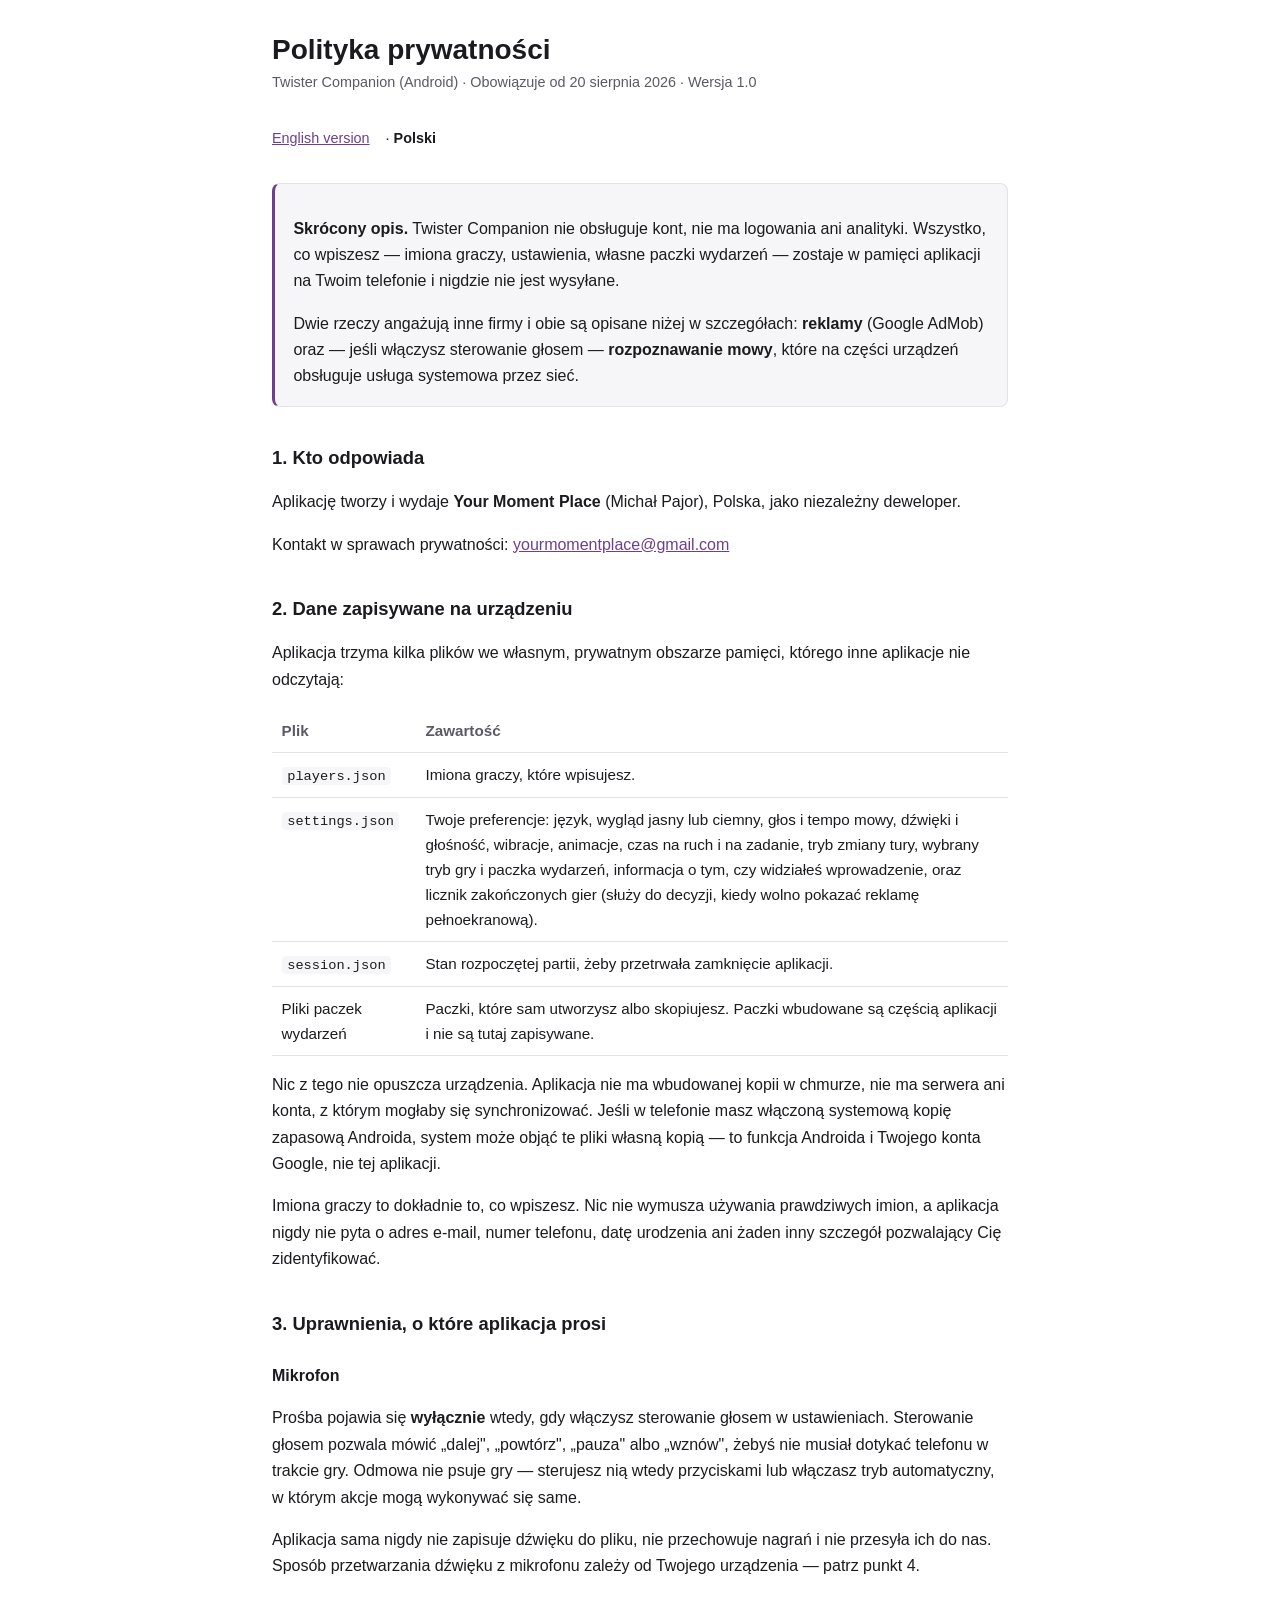
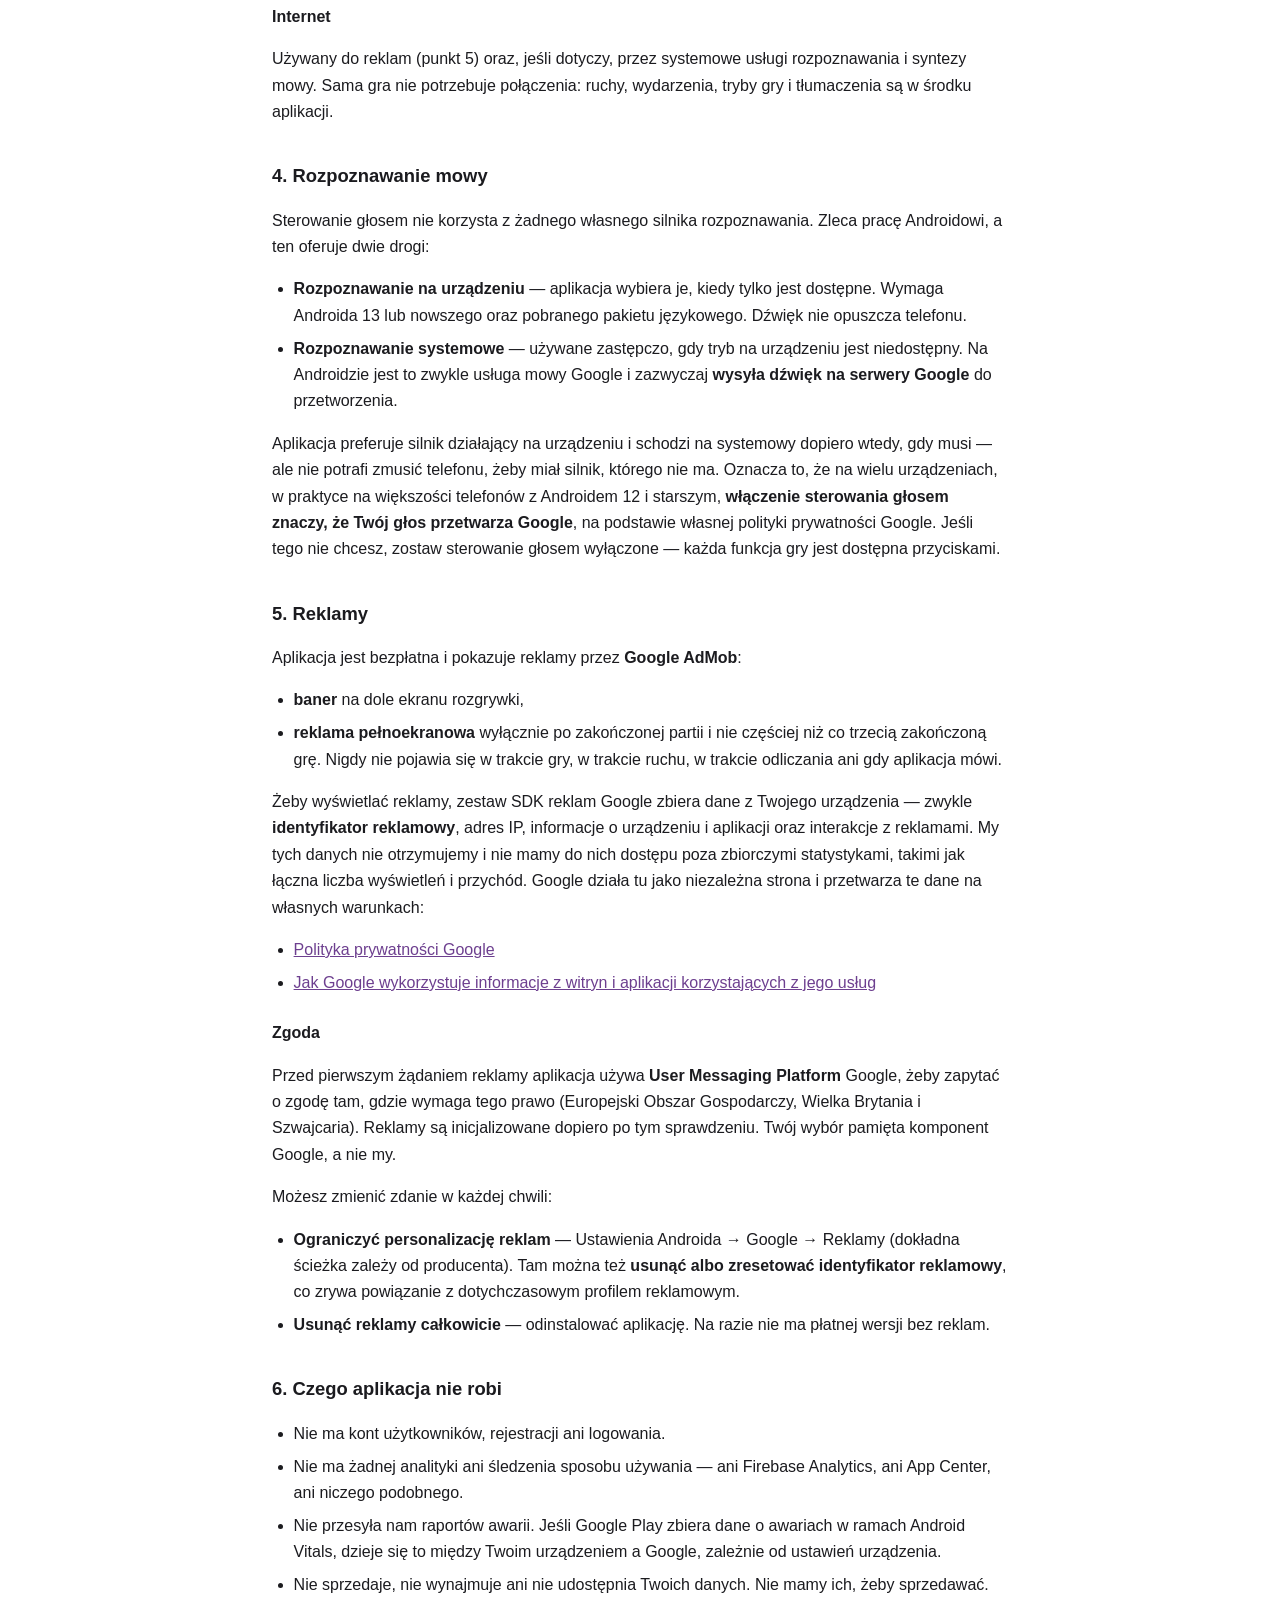
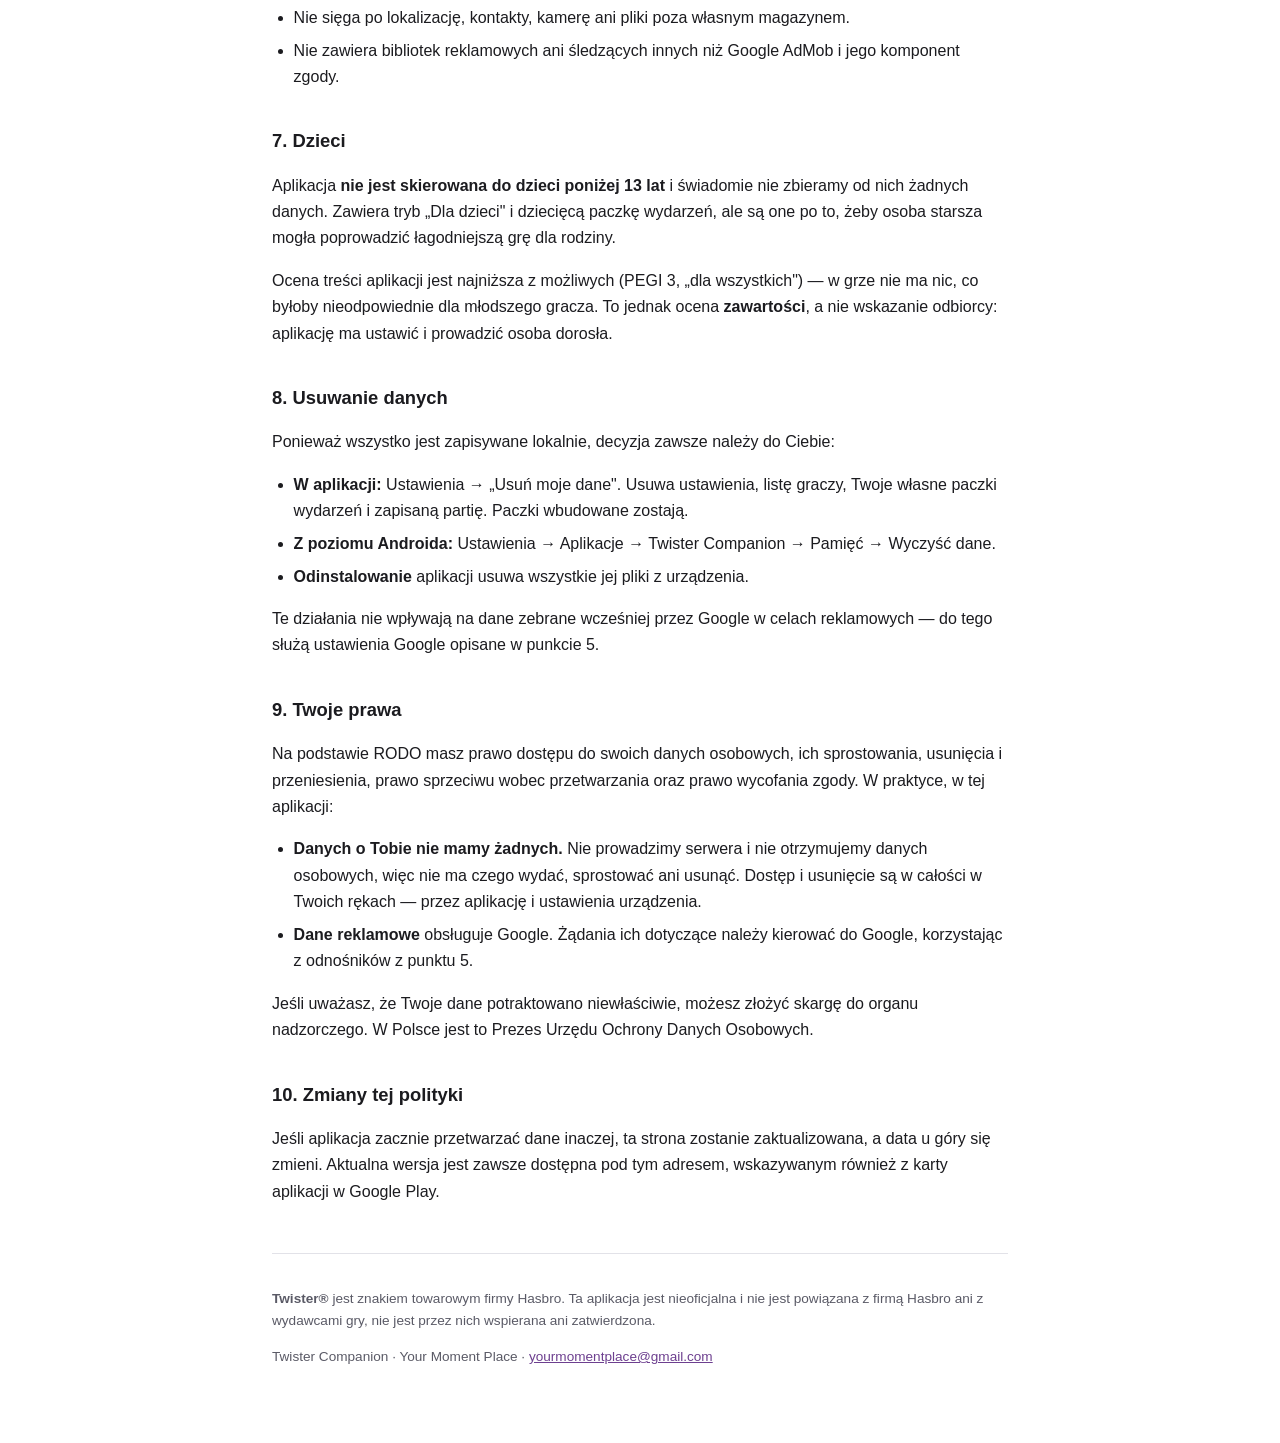
==== commit c620d1f5: "docs: rozroznienie oceny tresci od grupy docelowej w punkcie o dzieciach Kwestionariusz IARC dal naj" ====
--- a/docs/pl.html
+++ b/docs/pl.html
@@ -80,6 +80,7 @@
 
 <h2>7. Dzieci</h2>
 <p>Aplikacja <strong>nie jest skierowana do dzieci poniżej 13 lat</strong> i świadomie nie zbieramy od nich żadnych danych. Zawiera tryb „Dla dzieci" i dziecięcą paczkę wydarzeń, ale są one po to, żeby osoba starsza mogła poprowadzić łagodniejszą grę dla rodziny.</p>
+<p>Ocena treści aplikacji jest najniższa z możliwych (PEGI 3, „dla wszystkich") — w grze nie ma nic, co byłoby nieodpowiednie dla młodszego gracza. To jednak ocena <strong>zawartości</strong>, a nie wskazanie odbiorcy: aplikację ma ustawić i prowadzić osoba dorosła.</p>
 
 <h2>8. Usuwanie danych</h2>
 <p>Ponieważ wszystko jest zapisywane lokalnie, decyzja zawsze należy do Ciebie:</p>
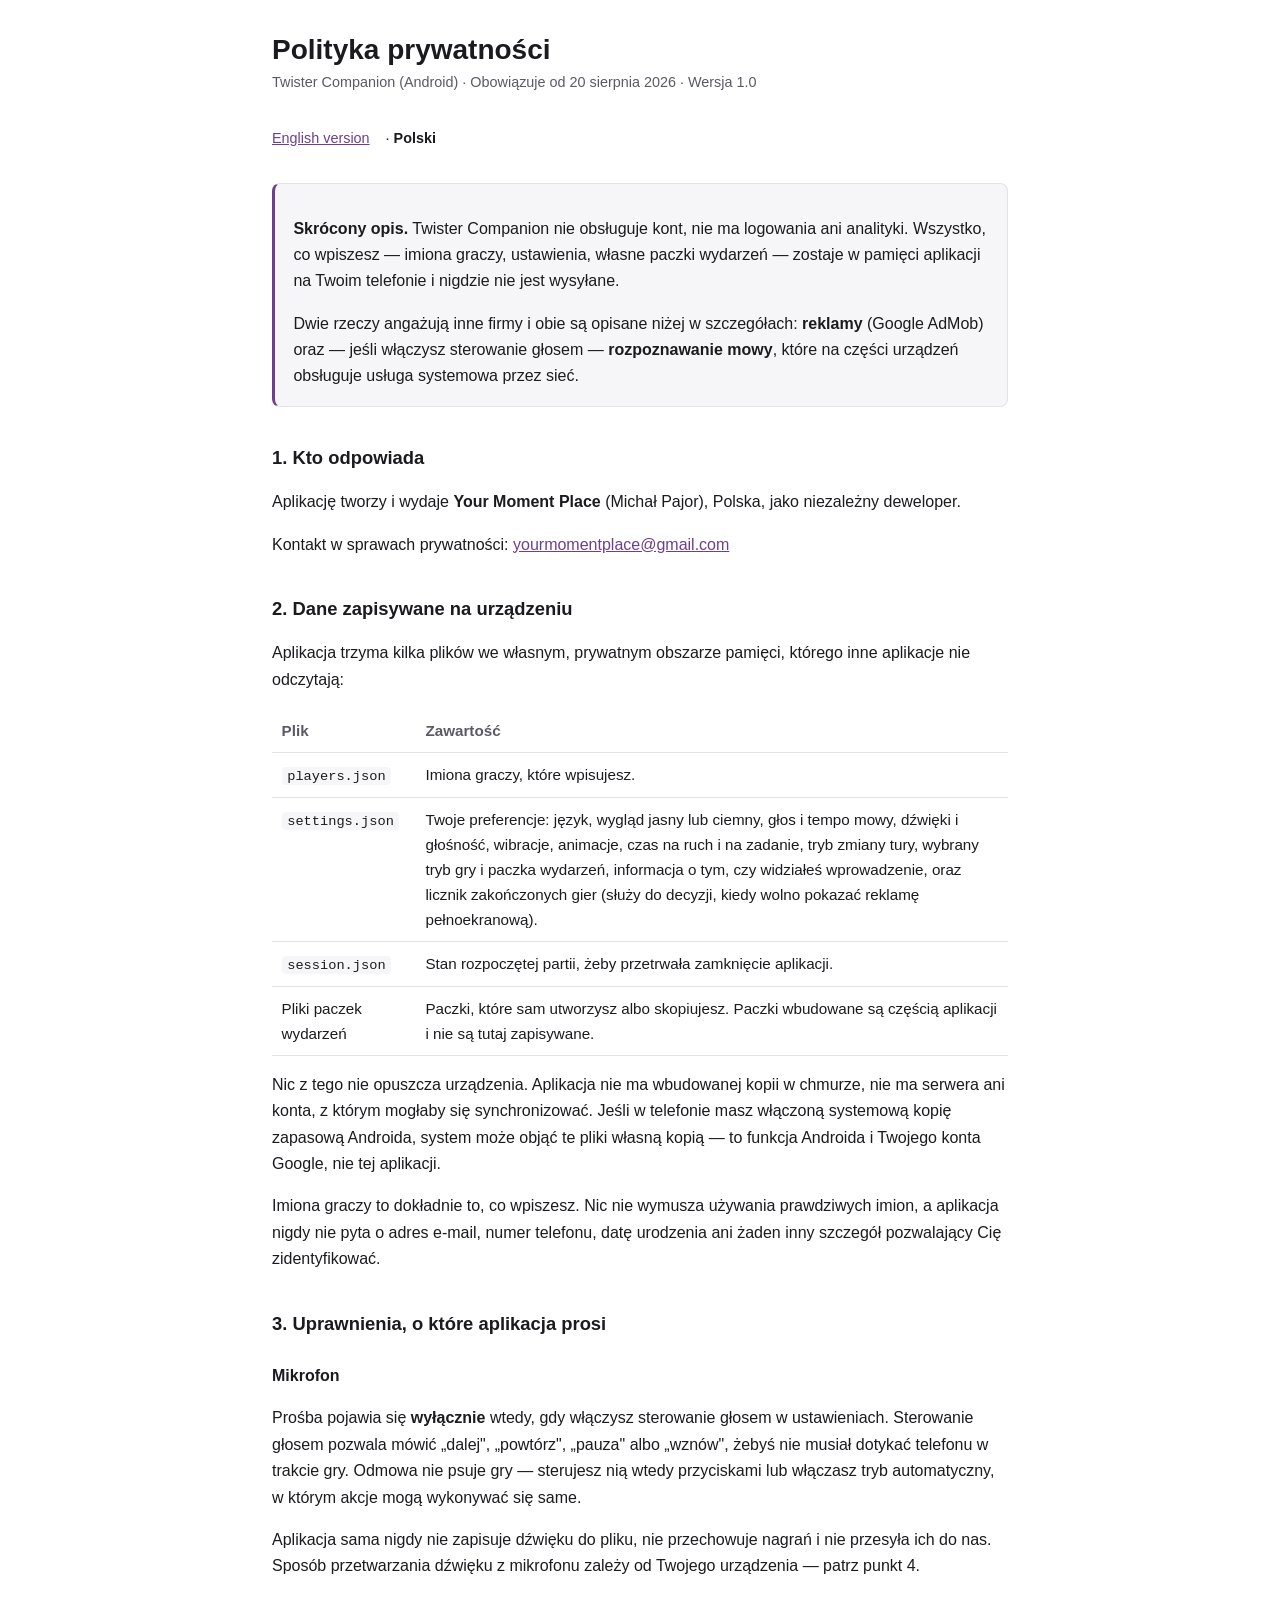
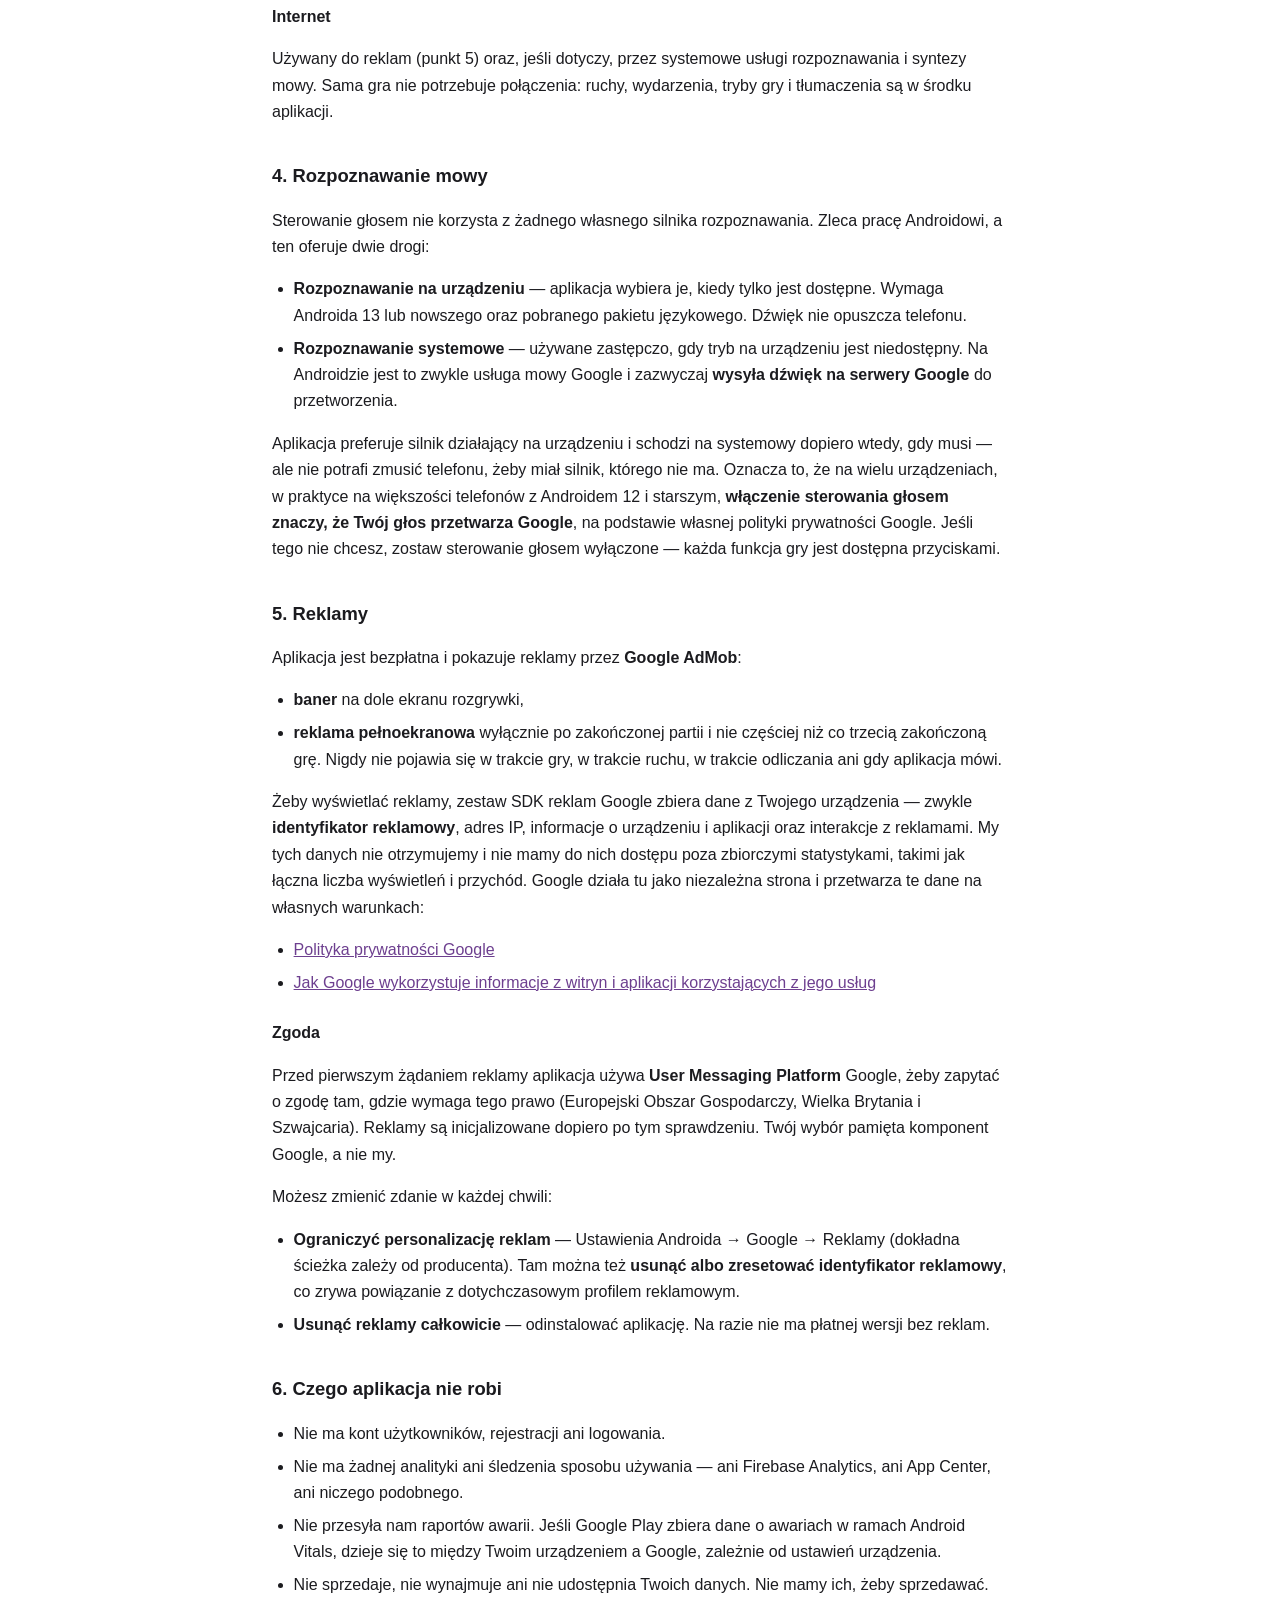
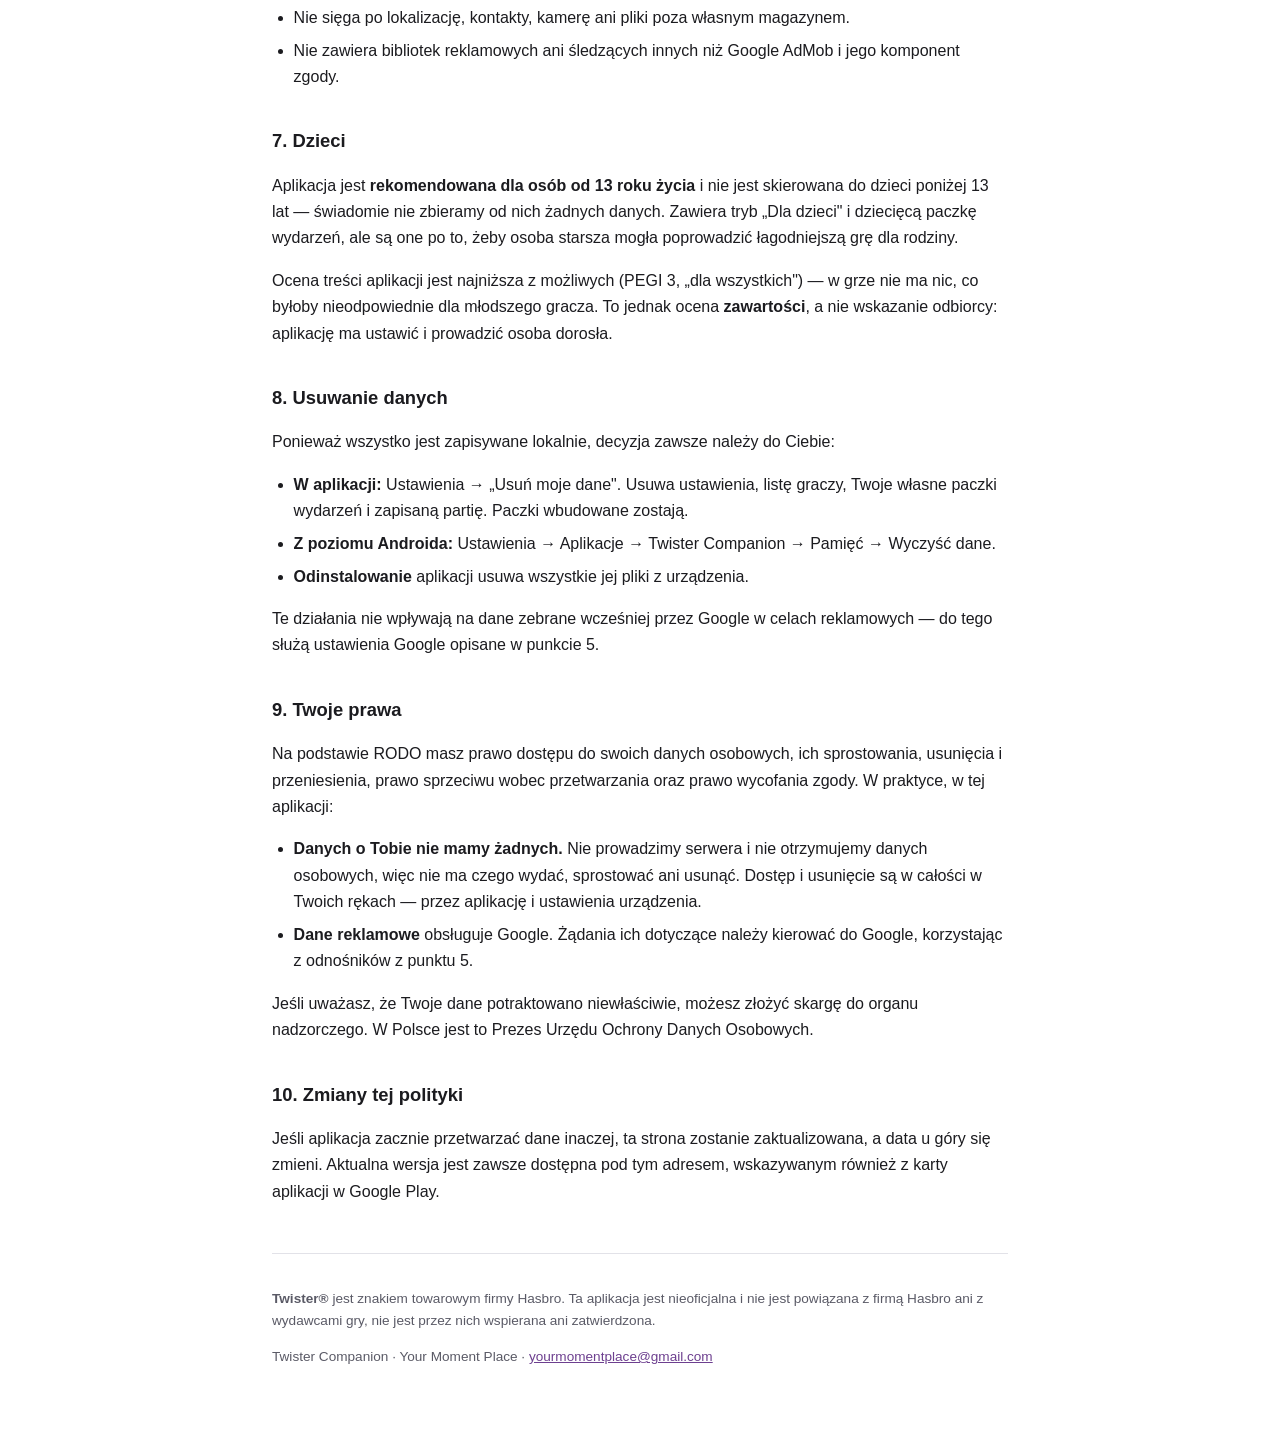
==== commit e76b462a: "docs: rekomendacja wieku na pierwszym miejscu w punkcie o dzieciach Zyczenie wlasciciela projektu: z" ====
--- a/docs/pl.html
+++ b/docs/pl.html
@@ -79,7 +79,7 @@
 </ul>
 
 <h2>7. Dzieci</h2>
-<p>Aplikacja <strong>nie jest skierowana do dzieci poniżej 13 lat</strong> i świadomie nie zbieramy od nich żadnych danych. Zawiera tryb „Dla dzieci" i dziecięcą paczkę wydarzeń, ale są one po to, żeby osoba starsza mogła poprowadzić łagodniejszą grę dla rodziny.</p>
+<p>Aplikacja jest <strong>rekomendowana dla osób od 13 roku życia</strong> i nie jest skierowana do dzieci poniżej 13 lat — świadomie nie zbieramy od nich żadnych danych. Zawiera tryb „Dla dzieci" i dziecięcą paczkę wydarzeń, ale są one po to, żeby osoba starsza mogła poprowadzić łagodniejszą grę dla rodziny.</p>
 <p>Ocena treści aplikacji jest najniższa z możliwych (PEGI 3, „dla wszystkich") — w grze nie ma nic, co byłoby nieodpowiednie dla młodszego gracza. To jednak ocena <strong>zawartości</strong>, a nie wskazanie odbiorcy: aplikację ma ustawić i prowadzić osoba dorosła.</p>
 
 <h2>8. Usuwanie danych</h2>
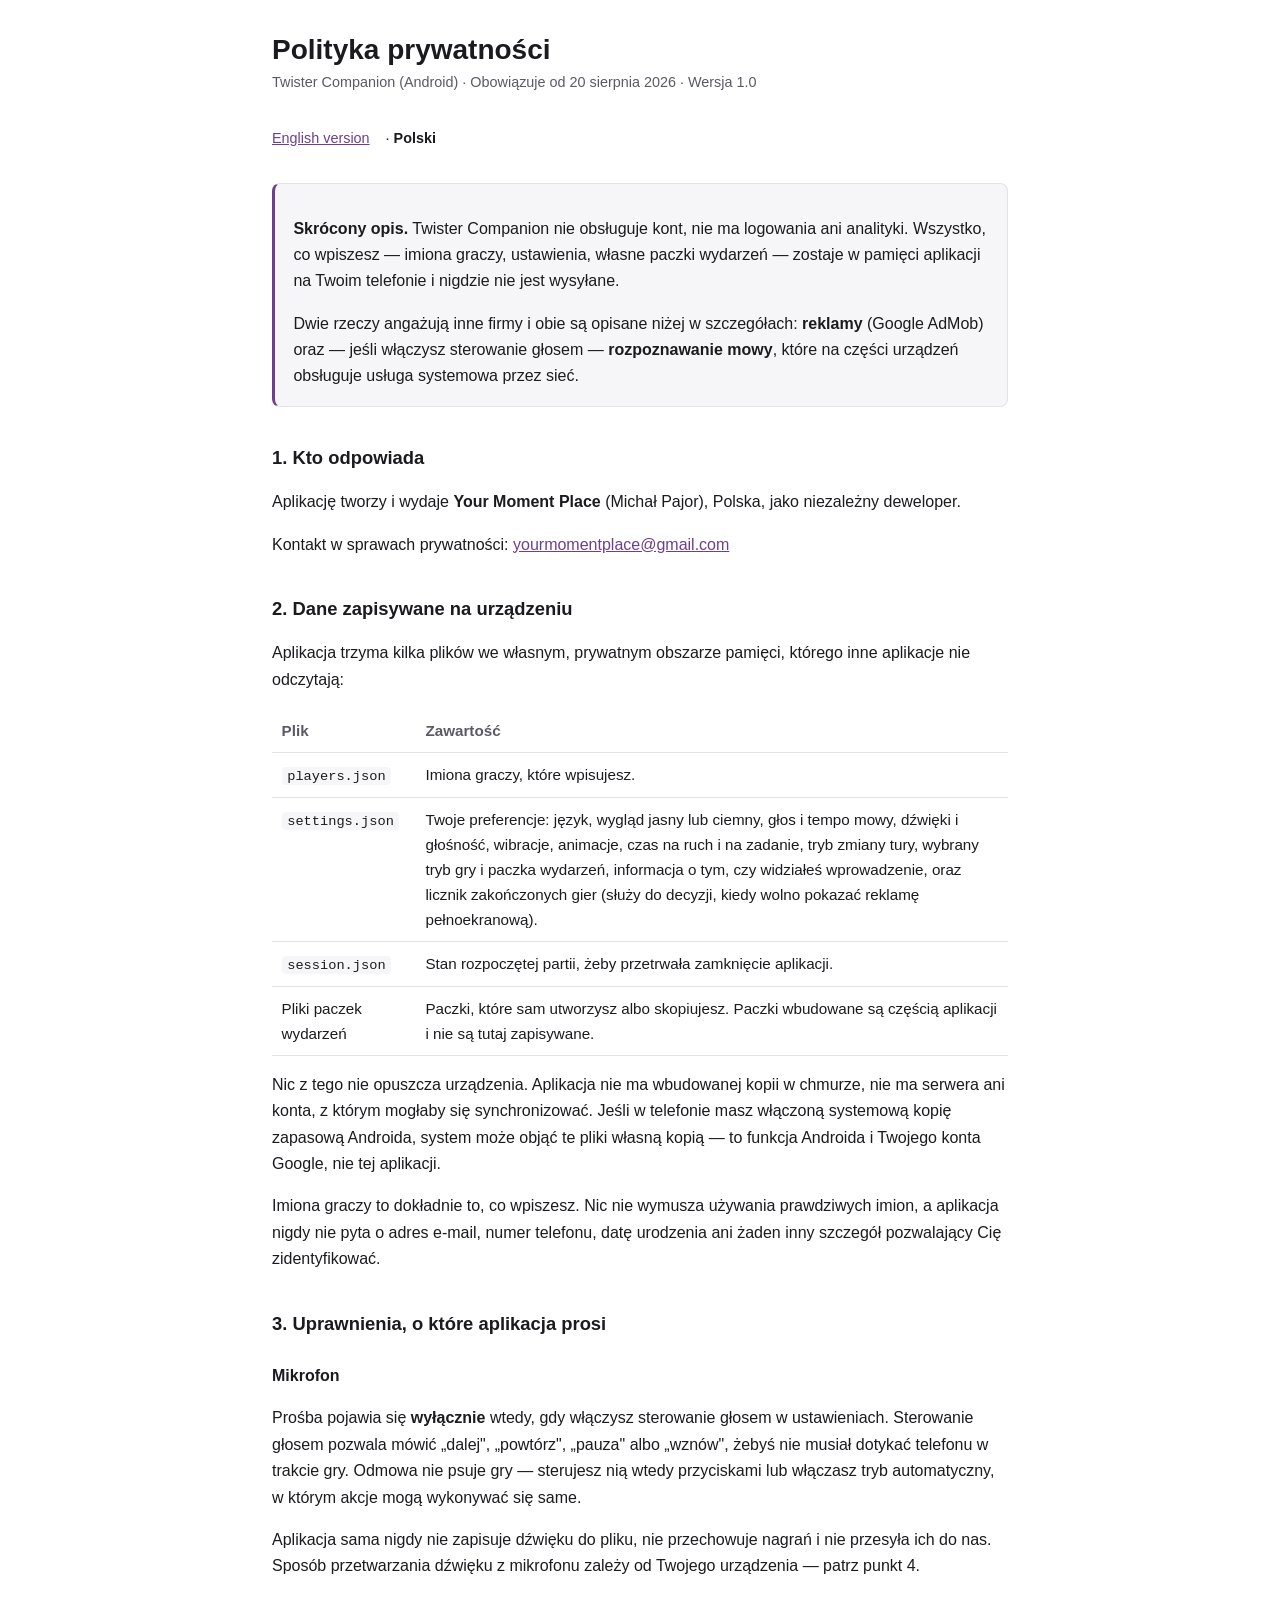
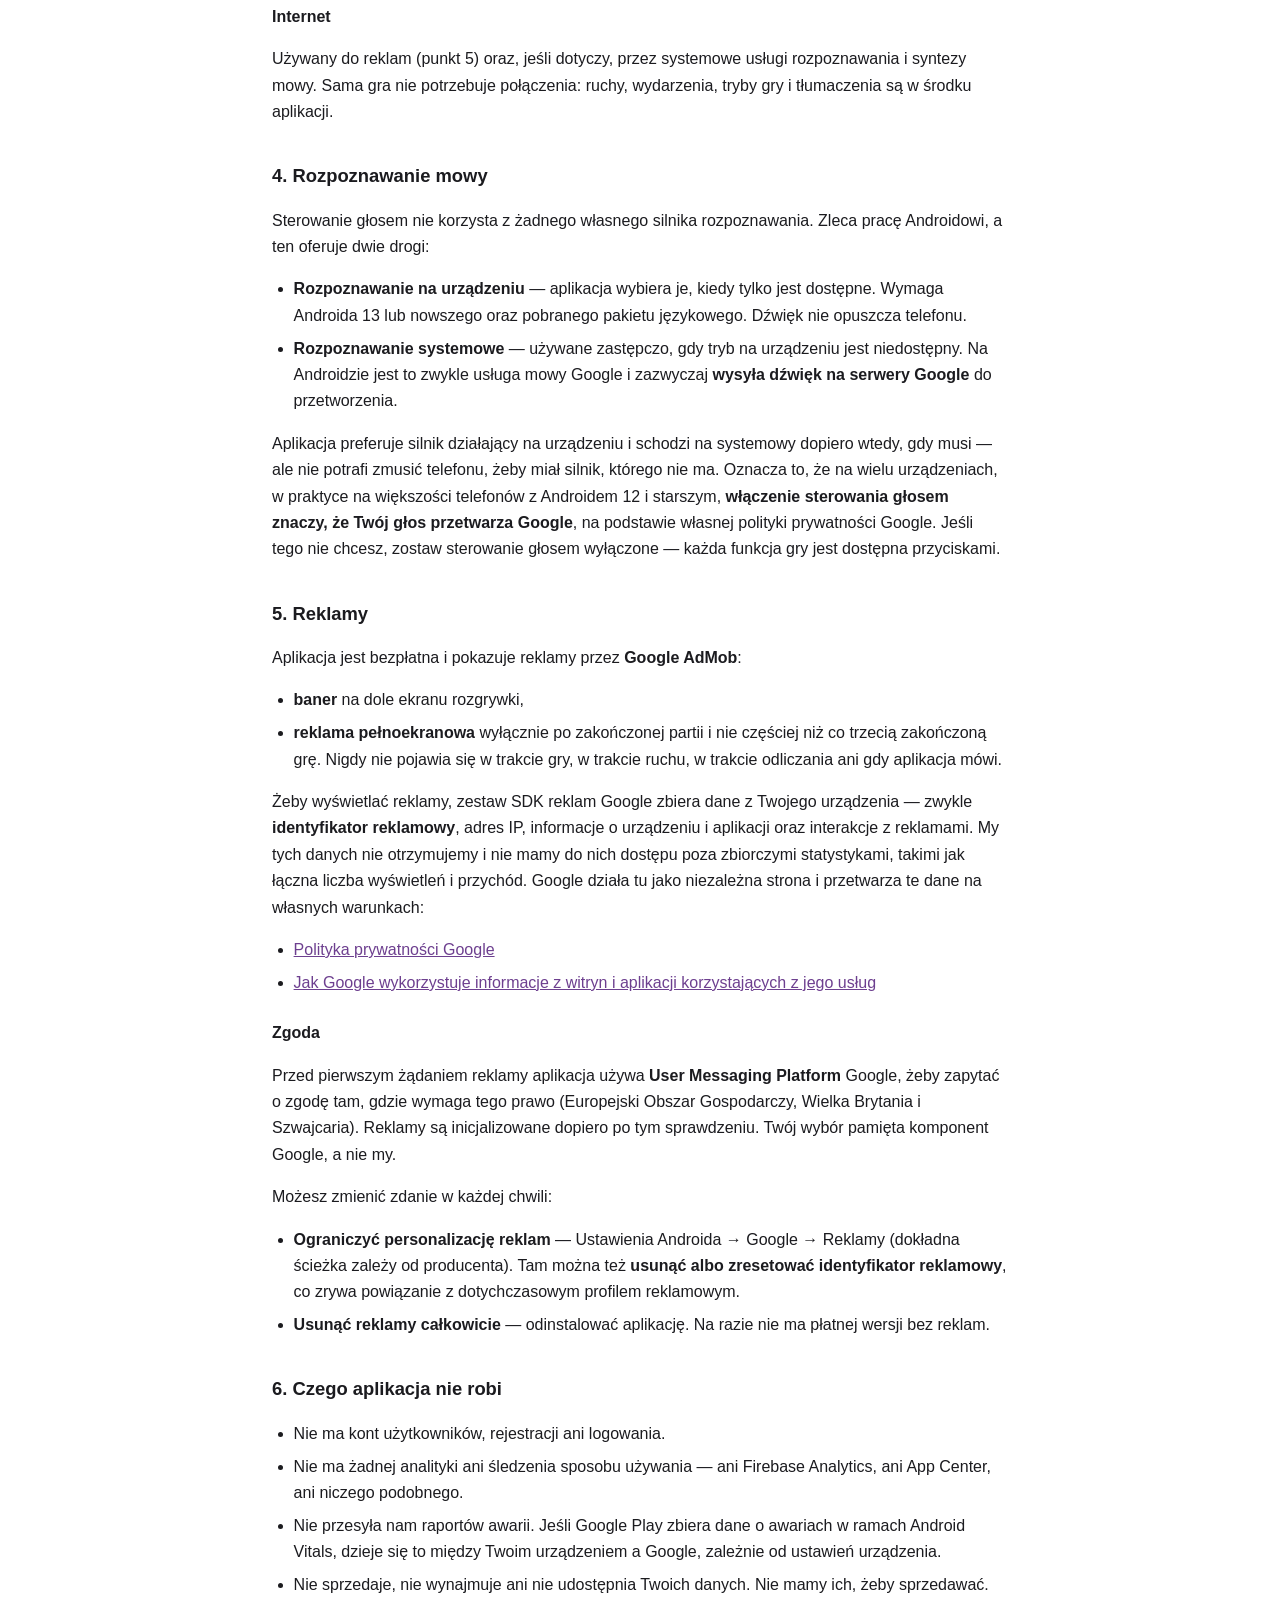
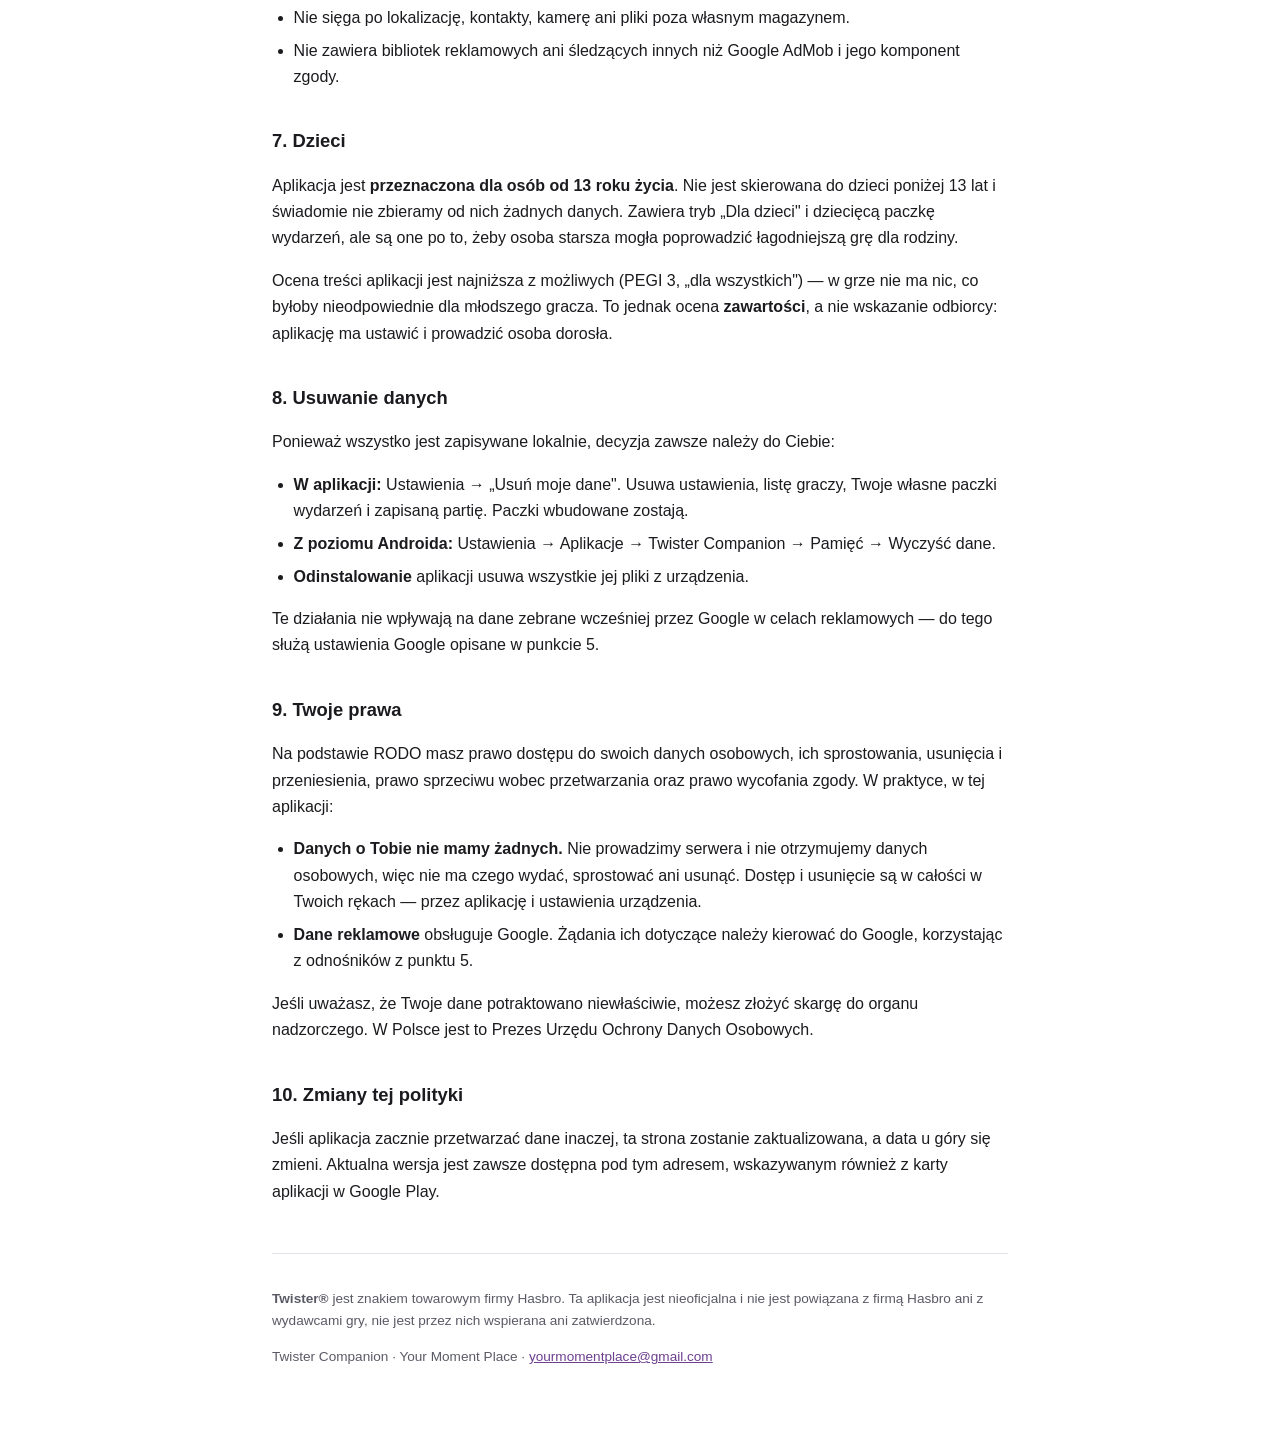
==== commit 15004209: "docs: aplikacja przeznaczona dla osob od 13 roku zycia Zyczenie wlasciciela projektu. Przeznaczona j" ====
--- a/docs/pl.html
+++ b/docs/pl.html
@@ -79,7 +79,7 @@
 </ul>
 
 <h2>7. Dzieci</h2>
-<p>Aplikacja jest <strong>rekomendowana dla osób od 13 roku życia</strong> i nie jest skierowana do dzieci poniżej 13 lat — świadomie nie zbieramy od nich żadnych danych. Zawiera tryb „Dla dzieci" i dziecięcą paczkę wydarzeń, ale są one po to, żeby osoba starsza mogła poprowadzić łagodniejszą grę dla rodziny.</p>
+<p>Aplikacja jest <strong>przeznaczona dla osób od 13 roku życia</strong>. Nie jest skierowana do dzieci poniżej 13 lat i świadomie nie zbieramy od nich żadnych danych. Zawiera tryb „Dla dzieci" i dziecięcą paczkę wydarzeń, ale są one po to, żeby osoba starsza mogła poprowadzić łagodniejszą grę dla rodziny.</p>
 <p>Ocena treści aplikacji jest najniższa z możliwych (PEGI 3, „dla wszystkich") — w grze nie ma nic, co byłoby nieodpowiednie dla młodszego gracza. To jednak ocena <strong>zawartości</strong>, a nie wskazanie odbiorcy: aplikację ma ustawić i prowadzić osoba dorosła.</p>
 
 <h2>8. Usuwanie danych</h2>
